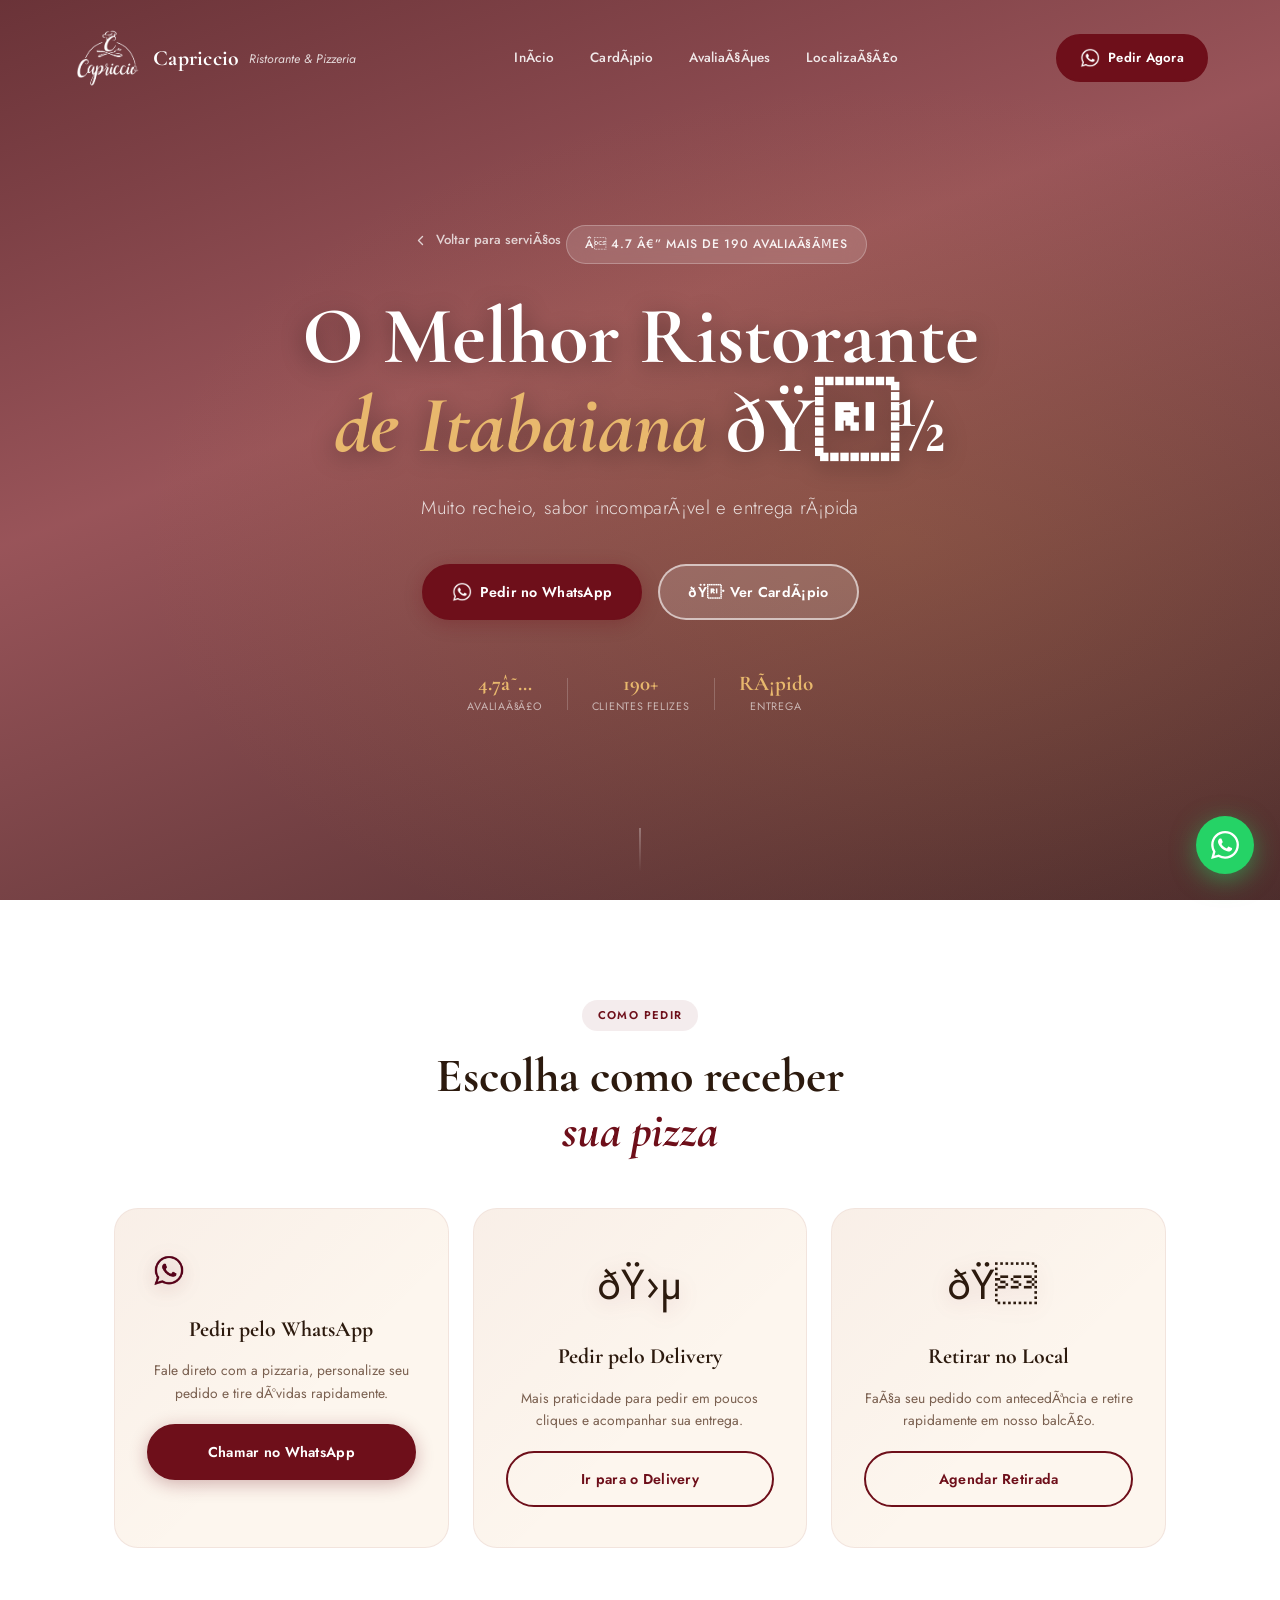
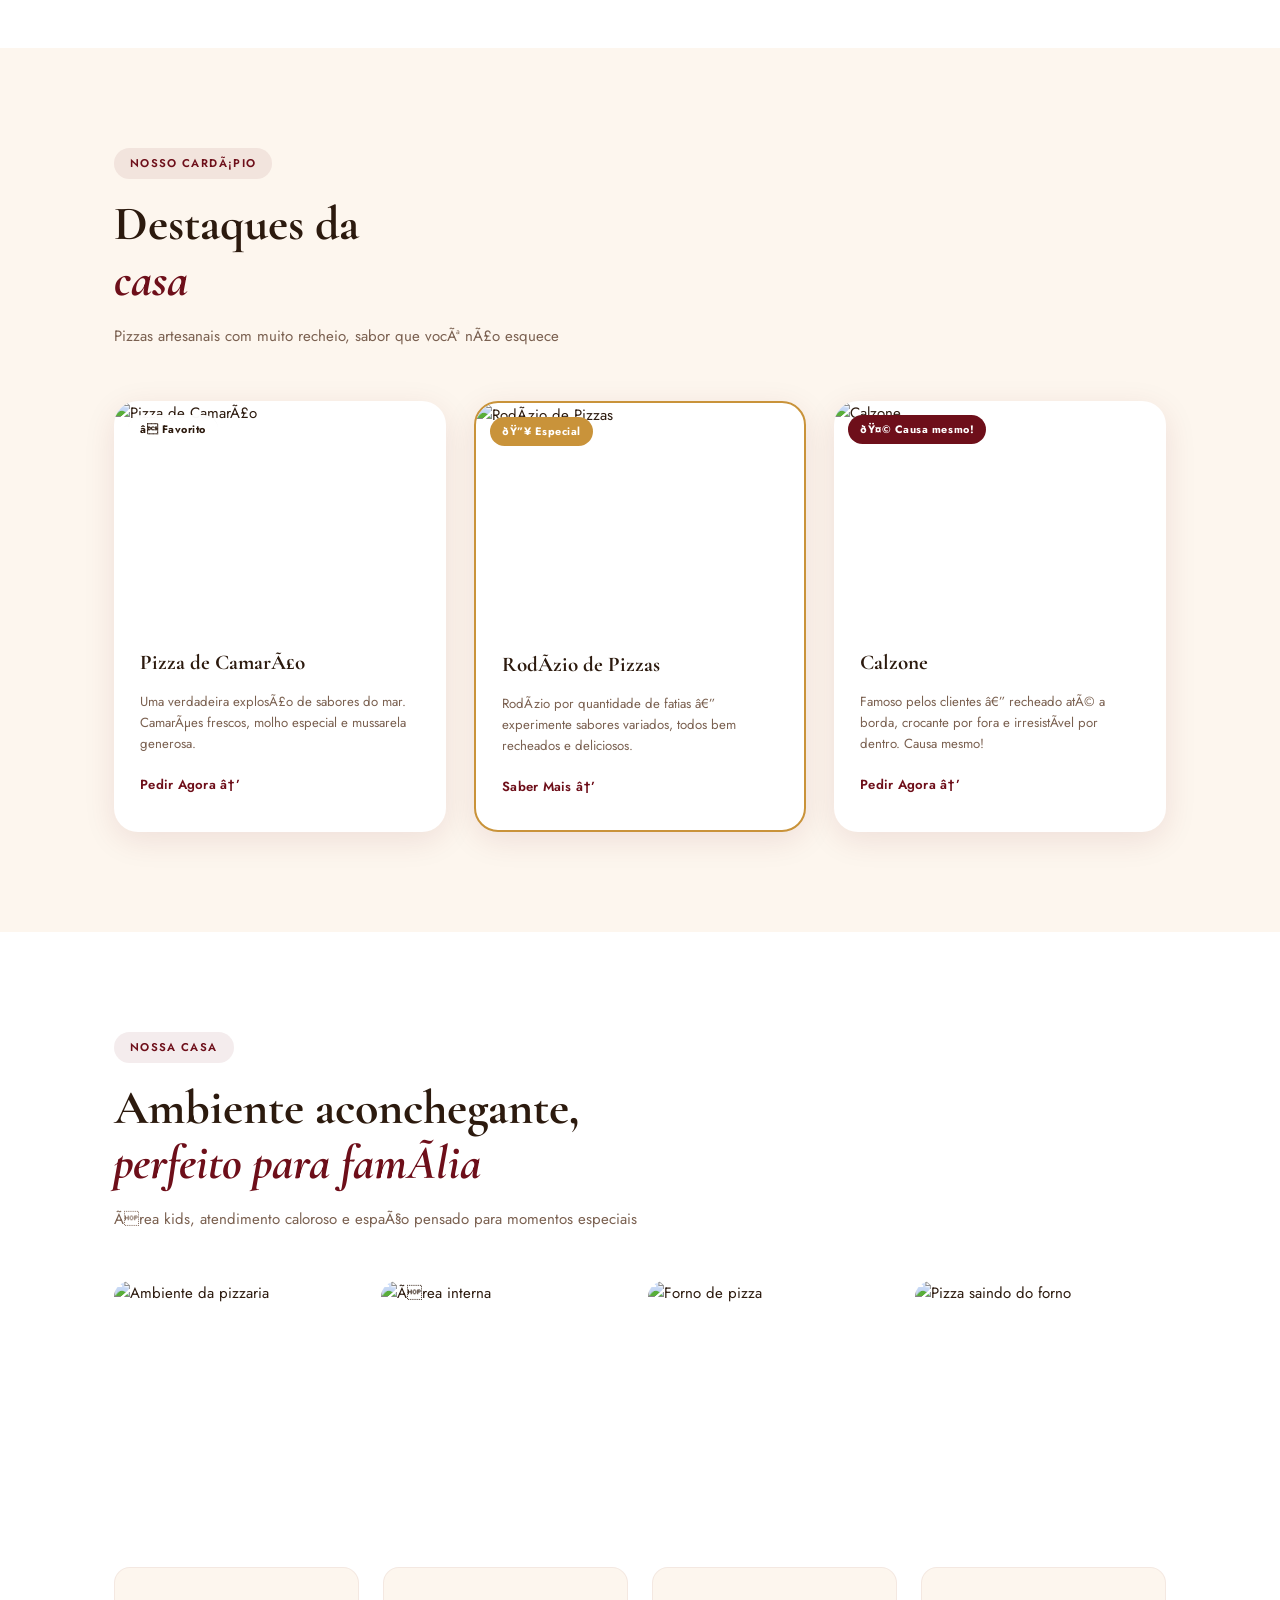
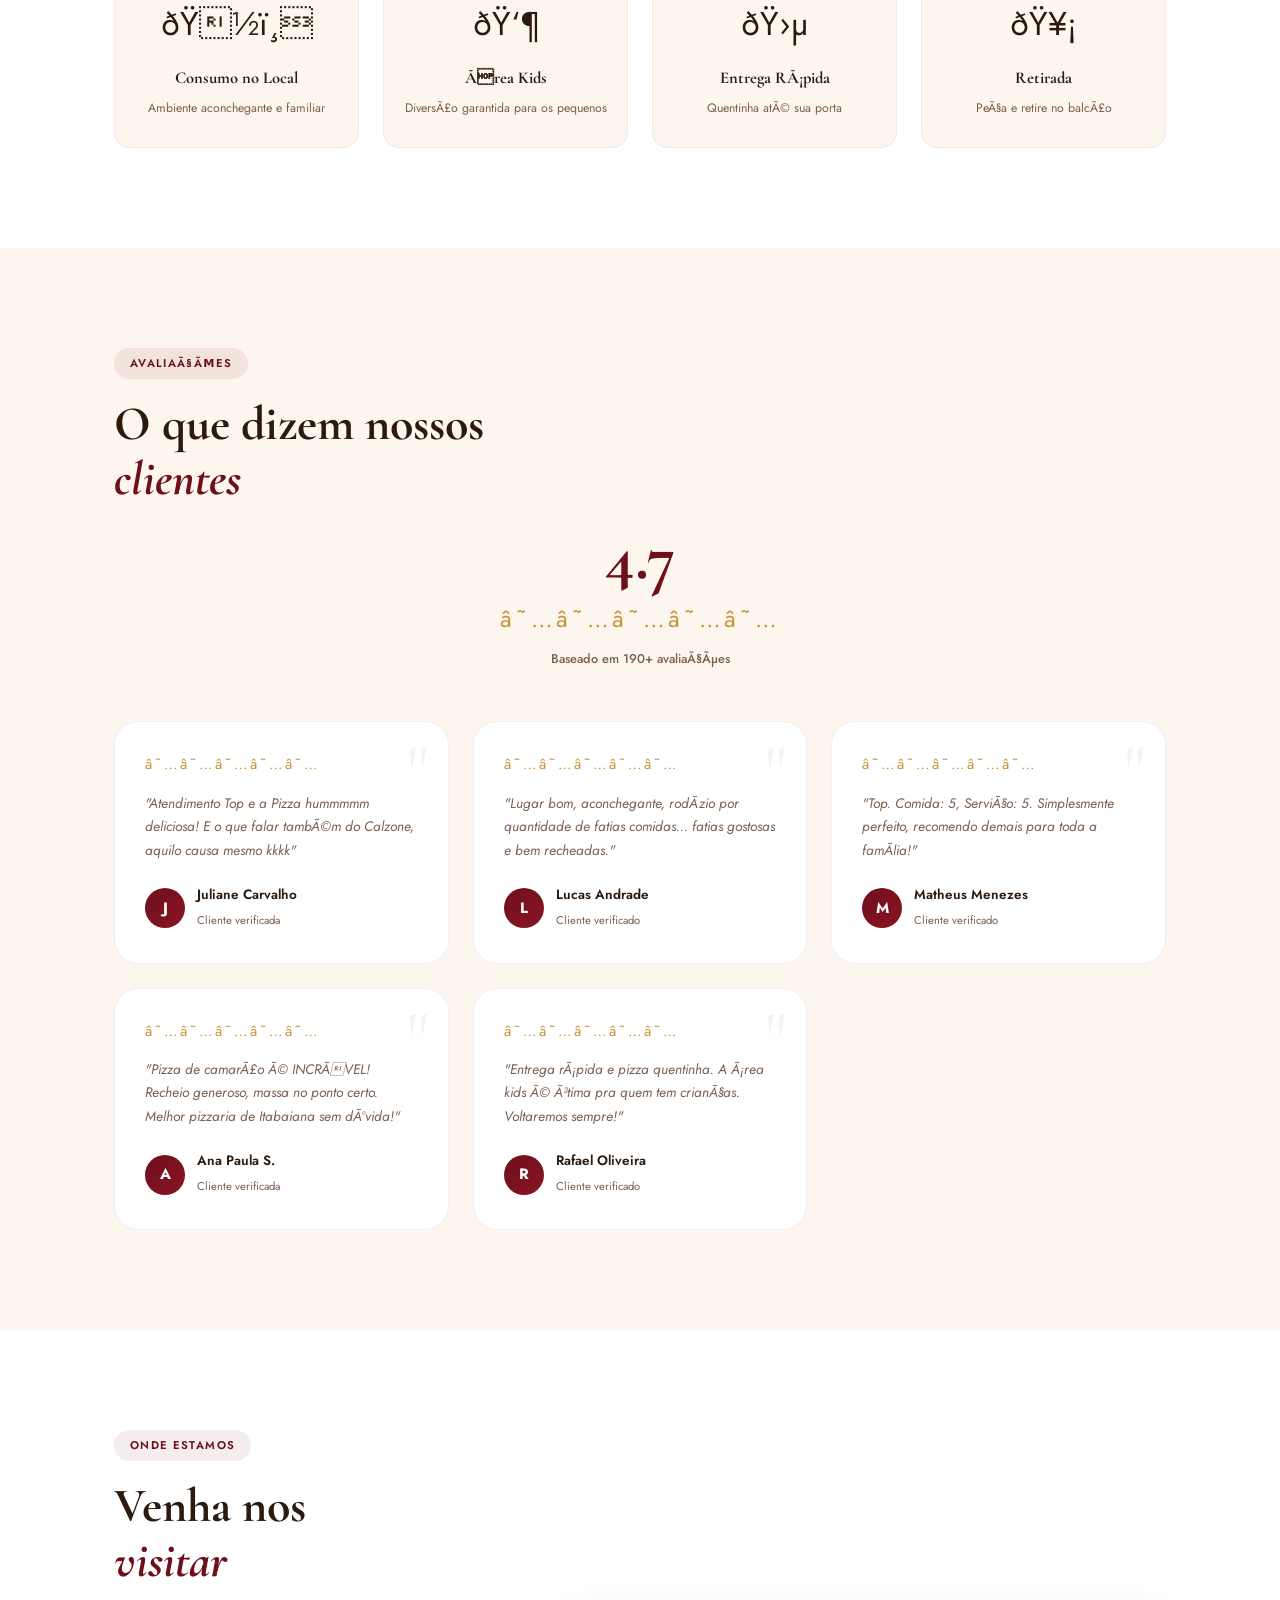
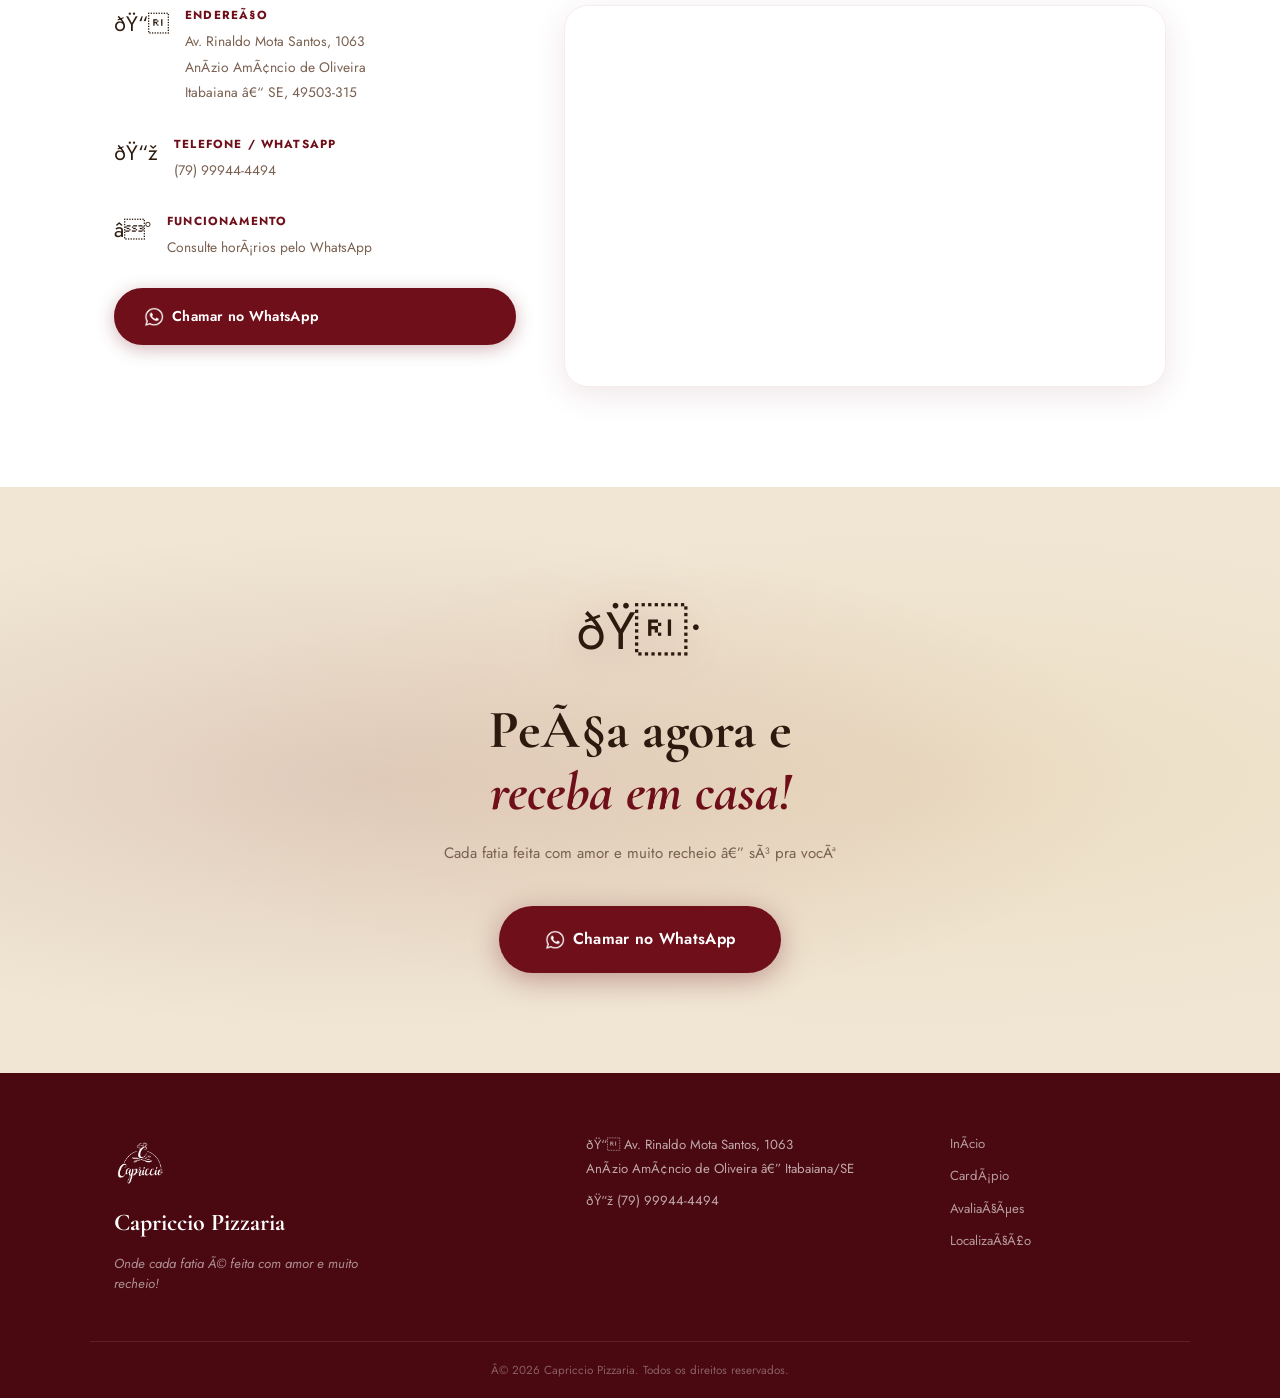
==== projetos/capriccio/index.html @ 36c4b7be "feat: publicação do portfólio de Isaac Santos Lima com projetos selecionados (Denarius, Zayê, Capric" ====
﻿<!DOCTYPE html>
<html lang="pt-BR">

<head>
  <meta charset="UTF-8" />
  <meta name="viewport" content="width=device-width, initial-scale=1.0" />
  <title>Capriccio Pizzaria â€“ A Melhor Pizza de Itabaiana</title>
  <meta name="description"
    content="Capriccio Pizzaria em Itabaiana-SE. Pizzas artesanais bem recheadas, rodÃ­zio, calzone e entrega rÃ¡pida. PeÃ§a jÃ¡ pelo WhatsApp!" />
  <link rel="preconnect" href="https://fonts.googleapis.com" />
  <link rel="preconnect" href="https://fonts.gstatic.com" crossorigin />
  <link
    href="https://fonts.googleapis.com/css2?family=Cormorant+Garamond:ital,wght@0,400;0,600;0,700;1,400;1,600&family=Jost:wght@300;400;500;600&display=swap"
    rel="stylesheet" />
  <link rel="stylesheet" href="styles.css" />
</head>

<body>

  <header class="header" id="header">
    <div class="header-inner">
      <a href="#inicio" class="logo">
        <!-- Logo para o header transparente (ex: branca) -->
        <img src="imgs/capricciobranca.png" alt="Capriccio" class="logo-img logo-img-branca" />
        <!-- Logo para o header com fundo branco (ex: colorida) -->
        <img src="imgs/capricciovinho.png" alt="Capriccio" class="logo-img logo-img-colorida" />

        <span class="logo-text">Capriccio</span>
        <span class="logo-sub">Ristorante & Pizzeria</span>
      </a>
      <nav class="nav" id="nav">
        <a href="#inicio" class="nav-link">InÃ­cio</a>
        <a href="#cardapio" class="nav-link">CardÃ¡pio</a>
        <a href="#avaliacoes" class="nav-link">AvaliaÃ§Ãµes</a>
        <a href="#localizacao" class="nav-link">LocalizaÃ§Ã£o</a>
      </nav>
      <a href="https://wa.me/5579999444494?text=Ol%C3%A1%2C+gostaria+de+fazer+um+pedido!" target="_blank" rel="noopener"
        class="btn btn-header">
        <img src="imgs/whatsapp.png" alt="WhatsApp" class="wpp-icon" /> Pedir Agora
      </a>
      <button class="hamburger" id="hamburger" aria-label="Menu">
        <span></span><span></span><span></span>
      </button>
    </div>
    <div class="mobile-menu" id="mobileMenu">
      <a href="#inicio" class="mobile-link">InÃ­cio</a>
      <a href="#cardapio" class="mobile-link">CardÃ¡pio</a>
      <a href="#avaliacoes" class="mobile-link">AvaliaÃ§Ãµes</a>
      <a href="#localizacao" class="mobile-link">LocalizaÃ§Ã£o</a>
      <a href="https://wa.me/5579999444494?text=Ol%C3%A1%2C+gostaria+de+fazer+um+pedido!" target="_blank" rel="noopener"
        class="btn btn-mobile-cta"><img src="imgs/whatsapp.png" alt="WhatsApp" class="wpp-icon" /> Pedir Agora</a>
    </div>
  </header>

  <section class="hero" id="inicio">
    <div class="hero-bg">
      <img src="https://images.unsplash.com/photo-1565299624946-b28f40a0ae38?w=1600&q=80" alt="Pizza artesanal"
        class="hero-img" />
      <div class="hero-overlay"></div>
      <div class="hero-glow"></div>
    </div>
    <div class="hero-content">
      <a href="../../index.html" class="back-link animate-fade-up">
        <svg width="15" height="15" viewBox="0 0 15 15" fill="none">
          <path d="M9.5 11.5L5.5 7.5l4-4" stroke="currentColor" stroke-width="1.4" stroke-linecap="round" stroke-linejoin="round"/>
        </svg>
        Voltar para serviÃ§os
      </a>
      <div class="hero-badge animate-fade-up">â­ 4.7 â€” Mais de 190 avaliaÃ§Ãµes</div>
      <h1 class="hero-title animate-fade-up delay-1">O Melhor Ristorante<br /><em>de Itabaiana</em> ðŸ½</h1>
      <p class="hero-subtitle animate-fade-up delay-2">Muito recheio, sabor incomparÃ¡vel e entrega rÃ¡pida</p>
      <div class="hero-actions animate-fade-up delay-3">
        <a href="https://wa.me/5579999444494?text=Ol%C3%A1%2C+gostaria+de+fazer+um+pedido!" target="_blank"
          rel="noopener" class="btn btn-primary">
          <img src="imgs/whatsapp.png" alt="WhatsApp" class="wpp-icon" /> Pedir no WhatsApp
        </a>
        <a href="#cardapio" class="btn btn-secondary">ðŸ• Ver CardÃ¡pio</a>
      </div>
      <div class="hero-stats animate-fade-up delay-4">
        <div class="stat"><strong>4.7â˜…</strong><span>AvaliaÃ§Ã£o</span></div>
        <div class="stat-divider"></div>
        <div class="stat"><strong>190+</strong><span>Clientes felizes</span></div>
        <div class="stat-divider"></div>
        <div class="stat"><strong>RÃ¡pido</strong><span>Entrega</span></div>
      </div>
    </div>
    <div class="hero-scroll-hint">
      <span></span>
    </div>
  </section>

  <section class="pedido-section">
    <div class="container">
      <div class="section-label">Como pedir</div>
      <h2 class="section-title">Escolha como receber<br /><em>sua pizza</em></h2>
      <div class="pedido-cards">
        <div class="pedido-card reveal">
          <div class="pedido-card-icon"><img src="imgs/whatsappvinho.png" alt="WhatsApp" class="wpp-icon-large" /></div>
          <h3>Pedir pelo WhatsApp</h3>
          <p>Fale direto com a pizzaria, personalize seu pedido e tire dÃºvidas rapidamente.</p>
          <a href="https://wa.me/5579999444494?text=Ol%C3%A1%2C+gostaria+de+fazer+um+pedido!" target="_blank"
            rel="noopener" class="btn btn-primary btn-full">
            Chamar no WhatsApp
          </a>
        </div>
        <div class="pedido-card reveal delay-card">
          <div class="pedido-card-icon">ðŸ›µ</div>
          <h3>Pedir pelo Delivery</h3>
          <p>Mais praticidade para pedir em poucos cliques e acompanhar sua entrega.</p>
          <a href="https://qro.go.link/4jWcY" target="_blank" rel="noopener" class="btn btn-outline btn-full">
            Ir para o Delivery
          </a>
        </div>
        <div class="pedido-card reveal delay-card-2">
          <div class="pedido-card-icon">ðŸ </div>
          <h3>Retirar no Local</h3>
          <p>FaÃ§a seu pedido com antecedÃªncia e retire rapidamente em nosso balcÃ£o.</p>
          <a href="https://wa.me/5579999444494?text=Ol%C3%A1%2C+gostaria+de+retirar+um+pedido!" target="_blank"
            rel="noopener" class="btn btn-outline btn-full">
            Agendar Retirada
          </a>
        </div>
      </div>
    </div>
  </section>

  <section class="cardapio-section" id="cardapio">
    <div class="container">
      <div class="section-label">Nosso CardÃ¡pio</div>
      <h2 class="section-title">Destaques da<br /><em>casa</em></h2>
      <p class="section-desc">Pizzas artesanais com muito recheio, sabor que vocÃª nÃ£o esquece</p>
      <div class="cardapio-grid">

        <div class="cardapio-card reveal">
          <div class="cardapio-img-wrap">
            <img src="https://images.unsplash.com/photo-1628840042765-356cda07504e?w=600&q=80" alt="Pizza de CamarÃ£o"
              loading="lazy" />
            <div class="cardapio-badge">â­ Favorito</div>
          </div>
          <div class="cardapio-info">
            <h3>Pizza de CamarÃ£o</h3>
            <p>Uma verdadeira explosÃ£o de sabores do mar. CamarÃµes frescos, molho especial e mussarela generosa.</p>
            <a href="https://wa.me/5579999444494?text=Ol%C3%A1%2C+quero+pedir+uma+Pizza+de+Camar%C3%A3o!"
              target="_blank" rel="noopener" class="cardapio-btn">Pedir Agora â†’</a>
          </div>
        </div>

        <div class="cardapio-card cardapio-card--featured reveal delay-card">
          <div class="cardapio-img-wrap">
            <img src="https://images.unsplash.com/photo-1513104890138-7c749659a591?w=600&q=80" alt="RodÃ­zio de Pizzas"
              loading="lazy" />
            <div class="cardapio-badge cardapio-badge--gold">ðŸ”¥ Especial</div>
          </div>
          <div class="cardapio-info">
            <h3>RodÃ­zio de Pizzas</h3>
            <p>RodÃ­zio por quantidade de fatias â€” experimente sabores variados, todos bem recheados e deliciosos.</p>
            <a href="https://wa.me/5579999444494?text=Ol%C3%A1%2C+quero+saber+sobre+o+Rod%C3%ADzio!" target="_blank"
              rel="noopener" class="cardapio-btn">Saber Mais â†’</a>
          </div>
        </div>

        <div class="cardapio-card reveal delay-card-2">
          <div class="cardapio-img-wrap">
            <img src="https://images.unsplash.com/photo-1574071318508-1cdbab80d002?w=600&q=80" alt="Calzone"
              loading="lazy" />
            <div class="cardapio-badge cardapio-badge--red">ðŸ¤© Causa mesmo!</div>
          </div>
          <div class="cardapio-info">
            <h3>Calzone</h3>
            <p>Famoso pelos clientes â€” recheado atÃ© a borda, crocante por fora e irresistÃ­vel por dentro. Causa mesmo!
            </p>
            <a href="https://wa.me/5579999444494?text=Ol%C3%A1%2C+quero+pedir+um+Calzone!" target="_blank"
              rel="noopener" class="cardapio-btn">Pedir Agora â†’</a>
          </div>
        </div>

      </div>
    </div>
  </section>

  <section class="ambiente-section">
    <div class="container">
      <div class="section-label">Nossa Casa</div>
      <h2 class="section-title">Ambiente aconchegante,<br /><em>perfeito para famÃ­lia</em></h2>
      <p class="section-desc">Ãrea kids, atendimento caloroso e espaÃ§o pensado para momentos especiais</p>
      <div class="ambiente-grid">
        <div class="ambiente-item reveal">
          <img src="https://images.unsplash.com/photo-1414235077428-338989a2e8c0?w=700&q=80" alt="Ambiente da pizzaria"
            loading="lazy" />
          <div class="ambiente-overlay"><span>SalÃ£o Principal</span></div>
        </div>
        <div class="ambiente-item reveal delay-card">
          <img src="https://images.unsplash.com/photo-1555396273-367ea4eb4db5?w=700&q=80" alt="Ãrea interna"
            loading="lazy" />
          <div class="ambiente-overlay"><span>Ambiente Familiar</span></div>
        </div>
        <div class="ambiente-item reveal delay-card-2">
          <img src="https://images.unsplash.com/photo-1466978913421-dad2ebd01d17?w=700&q=80" alt="Forno de pizza"
            loading="lazy" />
          <div class="ambiente-overlay"><span>Nosso Forno</span></div>
        </div>
        <div class="ambiente-item reveal">
          <img src="https://images.unsplash.com/photo-1571997478779-2adcbbe9ab2f?w=700&q=80" alt="Pizza saindo do forno"
            loading="lazy" />
          <div class="ambiente-overlay"><span>Feito com Amor</span></div>
        </div>
      </div>
      <div class="servicos-row">
        <div class="servico-item reveal">
          <div class="servico-icon">ðŸ½ï¸</div>
          <h4>Consumo no Local</h4>
          <p>Ambiente aconchegante e familiar</p>
        </div>
        <div class="servico-item reveal delay-card">
          <div class="servico-icon">ðŸ‘¶</div>
          <h4>Ãrea Kids</h4>
          <p>DiversÃ£o garantida para os pequenos</p>
        </div>
        <div class="servico-item reveal delay-card-2">
          <div class="servico-icon">ðŸ›µ</div>
          <h4>Entrega RÃ¡pida</h4>
          <p>Quentinha atÃ© sua porta</p>
        </div>
        <div class="servico-item reveal">
          <div class="servico-icon">ðŸ¥¡</div>
          <h4>Retirada</h4>
          <p>PeÃ§a e retire no balcÃ£o</p>
        </div>
      </div>
    </div>
  </section>

  <section class="avaliacoes-section" id="avaliacoes">
    <div class="container">
      <div class="section-label">AvaliaÃ§Ãµes</div>
      <h2 class="section-title">O que dizem nossos<br /><em>clientes</em></h2>
      <div class="rating-summary reveal">
        <div class="rating-number">4.7</div>
        <div class="rating-stars">â˜…â˜…â˜…â˜…â˜…</div>
        <div class="rating-count">Baseado em 190+ avaliaÃ§Ãµes</div>
      </div>
      <div class="avaliacoes-grid">

        <div class="avaliacao-card reveal">
          <div class="avaliacao-stars">â˜…â˜…â˜…â˜…â˜…</div>
          <p>"Atendimento Top e a Pizza hummmmm deliciosa! E o que falar tambÃ©m do Calzone, aquilo causa mesmo kkkk"</p>
          <div class="avaliacao-autor">
            <div class="autor-avatar">J</div>
            <div>
              <strong>Juliane Carvalho</strong>
              <span>Cliente verificada</span>
            </div>
          </div>
        </div>

        <div class="avaliacao-card reveal delay-card">
          <div class="avaliacao-stars">â˜…â˜…â˜…â˜…â˜…</div>
          <p>"Lugar bom, aconchegante, rodÃ­zio por quantidade de fatias comidas... fatias gostosas e bem recheadas."</p>
          <div class="avaliacao-autor">
            <div class="autor-avatar">L</div>
            <div>
              <strong>Lucas Andrade</strong>
              <span>Cliente verificado</span>
            </div>
          </div>
        </div>

        <div class="avaliacao-card reveal delay-card-2">
          <div class="avaliacao-stars">â˜…â˜…â˜…â˜…â˜…</div>
          <p>"Top. Comida: 5, ServiÃ§o: 5. Simplesmente perfeito, recomendo demais para toda a famÃ­lia!"</p>
          <div class="avaliacao-autor">
            <div class="autor-avatar">M</div>
            <div>
              <strong>Matheus Menezes</strong>
              <span>Cliente verificado</span>
            </div>
          </div>
        </div>

        <div class="avaliacao-card reveal">
          <div class="avaliacao-stars">â˜…â˜…â˜…â˜…â˜…</div>
          <p>"Pizza de camarÃ£o Ã© INCRÃVEL! Recheio generoso, massa no ponto certo. Melhor pizzaria de Itabaiana sem
            dÃºvida!"</p>
          <div class="avaliacao-autor">
            <div class="autor-avatar">A</div>
            <div>
              <strong>Ana Paula S.</strong>
              <span>Cliente verificada</span>
            </div>
          </div>
        </div>

        <div class="avaliacao-card reveal delay-card">
          <div class="avaliacao-stars">â˜…â˜…â˜…â˜…â˜…</div>
          <p>"Entrega rÃ¡pida e pizza quentinha. A Ã¡rea kids Ã© Ã³tima pra quem tem crianÃ§as. Voltaremos sempre!"</p>
          <div class="avaliacao-autor">
            <div class="autor-avatar">R</div>
            <div>
              <strong>Rafael Oliveira</strong>
              <span>Cliente verificado</span>
            </div>
          </div>
        </div>

      </div>
    </div>
  </section>

  <section class="localizacao-section" id="localizacao">
    <div class="container">
      <div class="section-label">Onde estamos</div>
      <h2 class="section-title">Venha nos<br /><em>visitar</em></h2>
      <div class="localizacao-inner">
        <div class="localizacao-info reveal">
          <div class="info-item">
            <div class="info-icon">ðŸ“</div>
            <div>
              <strong>EndereÃ§o</strong>
              <span>Av. Rinaldo Mota Santos, 1063<br />AnÃ­zio AmÃ¢ncio de Oliveira<br />Itabaiana â€“ SE, 49503-315</span>
            </div>
          </div>
          <div class="info-item">
            <div class="info-icon">ðŸ“ž</div>
            <div>
              <strong>Telefone / WhatsApp</strong>
              <span>(79) 99944-4494</span>
            </div>
          </div>
          <div class="info-item">
            <div class="info-icon">â°</div>
            <div>
              <strong>Funcionamento</strong>
              <span>Consulte horÃ¡rios pelo WhatsApp</span>
            </div>
          </div>
          <a href="https://wa.me/5579999444494?text=Ol%C3%A1%2C+gostaria+de+fazer+um+pedido!" target="_blank"
            rel="noopener" class="btn btn-primary">
            <img src="imgs/whatsapp.png" alt="WhatsApp" class="wpp-icon" /> Chamar no WhatsApp
          </a>
        </div>
        <div class="mapa-wrap reveal delay-card">
          <iframe
            src="https://www.google.com/maps/embed?pb=!1m18!1m12!1m3!1d3919!2d-37.4241!3d-10.6855!2m3!1f0!2f0!3f0!3m2!1i1024!2i768!4f13.1!3m3!1m2!1s0x0%3A0x0!2zMTDCsDQxJzA3LjgiUyAzN8KwMjUnMjYuOCJX!5e0!3m2!1spt-BR!2sbr!4v1680000000000!5m2!1spt-BR!2sbr"
            width="100%" height="380" style="border:0;" allowfullscreen="" loading="lazy"
            referrerpolicy="no-referrer-when-downgrade" title="LocalizaÃ§Ã£o da Capriccio Pizzaria"></iframe>
        </div>
      </div>
    </div>
  </section>

  <section class="cta-section">
    <div class="cta-bg"></div>
    <div class="container cta-inner">
      <div class="cta-icon reveal">ðŸ•</div>
      <h2 class="cta-title reveal delay-1">PeÃ§a agora e<br /><em>receba em casa!</em></h2>
      <p class="cta-subtitle reveal delay-2">Cada fatia feita com amor e muito recheio â€” sÃ³ pra vocÃª</p>
      <a href="https://wa.me/5579999444494?text=Ol%C3%A1%2C+gostaria+de+fazer+um+pedido!" target="_blank" rel="noopener"
        class="btn btn-cta reveal delay-3">
        <img src="imgs/whatsapp.png" alt="WhatsApp" class="wpp-icon" /> Chamar no WhatsApp
      </a>
    </div>
  </section>

  <footer class="footer">
    <div class="container footer-inner">
      <div class="footer-brand">
        <img src="imgs/capricciobranca.png" alt="Capriccio Pizzaria" class="footer-logo-icon" />
        <span class="footer-name">Capriccio Pizzaria</span>
        <p>Onde cada fatia Ã© feita com amor e muito recheio!</p>
      </div>
      <div class="footer-info">
        <p>ðŸ“ Av. Rinaldo Mota Santos, 1063<br />AnÃ­zio AmÃ¢ncio de Oliveira â€” Itabaiana/SE</p>
        <p>ðŸ“ž (79) 99944-4494</p>
      </div>
      <div class="footer-links">
        <a href="#inicio">InÃ­cio</a>
        <a href="#cardapio">CardÃ¡pio</a>
        <a href="#avaliacoes">AvaliaÃ§Ãµes</a>
        <a href="#localizacao">LocalizaÃ§Ã£o</a>
      </div>
    </div>
    <div class="footer-bottom">
      <p>Â© 2026 Capriccio Pizzaria. Todos os direitos reservados.</p>
    </div>
  </footer>

  <a href="https://wa.me/5579999444494?text=Ol%C3%A1%2C+gostaria+de+fazer+um+pedido!" target="_blank" rel="noopener"
    class="whatsapp-fab" aria-label="WhatsApp">
    <svg viewBox="0 0 24 24" fill="currentColor" width="28" height="28">
      <path
        d="M17.472 14.382c-.297-.149-1.758-.867-2.03-.967-.273-.099-.471-.148-.67.15-.197.297-.767.966-.94 1.164-.173.199-.347.223-.644.075-.297-.15-1.255-.463-2.39-1.475-.883-.788-1.48-1.761-1.653-2.059-.173-.297-.018-.458.13-.606.134-.133.298-.347.446-.52.149-.174.198-.298.298-.497.099-.198.05-.371-.025-.52-.075-.149-.669-1.612-.916-2.207-.242-.579-.487-.5-.669-.51-.173-.008-.371-.01-.57-.01-.198 0-.52.074-.792.372-.272.297-1.04 1.016-1.04 2.479 0 1.462 1.065 2.875 1.213 3.074.149.198 2.096 3.2 5.077 4.487.709.306 1.262.489 1.694.625.712.227 1.36.195 1.871.118.571-.085 1.758-.719 2.006-1.413.248-.694.248-1.289.173-1.413-.074-.124-.272-.198-.57-.347m-5.421 7.403h-.004a9.87 9.87 0 01-5.031-1.378l-.361-.214-3.741.982.998-3.648-.235-.374a9.86 9.86 0 01-1.51-5.26c.001-5.45 4.436-9.884 9.888-9.884 2.64 0 5.122 1.03 6.988 2.898a9.825 9.825 0 012.893 6.994c-.003 5.45-4.437 9.884-9.885 9.884m8.413-18.297A11.815 11.815 0 0012.05 0C5.495 0 .16 5.335.157 11.892c0 2.096.547 4.142 1.588 5.945L.057 24l6.305-1.654a11.882 11.882 0 005.683 1.448h.005c6.554 0 11.89-5.335 11.893-11.893a11.821 11.821 0 00-3.48-8.413Z" />
    </svg>
  </a>

  <script src="scripts.js" defer></script>
  <script>
    const header = document.getElementById('header');
    window.addEventListener('scroll', () => {
      header.classList.toggle('scrolled', window.scrollY > 60);
    });

    const hamburger = document.getElementById('hamburger');
    const mobileMenu = document.getElementById('mobileMenu');
    hamburger.addEventListener('click', () => {
      hamburger.classList.toggle('open');
      mobileMenu.classList.toggle('open');
    });
    document.querySelectorAll('.mobile-link, .btn-mobile-cta').forEach(link => {
      link.addEventListener('click', () => {
        hamburger.classList.remove('open');
        mobileMenu.classList.remove('open');
      });
    });

    const revealEls = document.querySelectorAll('.reveal');
    const observer = new IntersectionObserver((entries) => {
      entries.forEach(entry => {
        if (entry.isIntersecting) {
          entry.target.classList.add('visible');
        }
      });
    }, { threshold: 0.12 });
    revealEls.forEach(el => observer.observe(el));
  </script>
</body>

</html>
---- projetos/capriccio/styles.css ----
/* ===========================
   CAPRICCIO PIZZARIA — CSS
   =========================== */

:root {
  --vinho: #6e0f1a;
  --vinho-deep: #4a0810;
  --vinho-light: #8b1525;
  --ouro: #c9933a;
  --ouro-light: #e8b86d;
  --creme: #fdf6ee;
  --creme-dark: #f0e6d3;
  --marrom: #5c3d2e;
  --branco: #ffffff;
  --cinza-leve: #f9f4ef;
  --texto: #2c1a0e;
  --texto-suave: #7a6050;
  --sombra: 0 8px 32px rgba(110, 15, 26, 0.10);
  --sombra-hover: 0 16px 48px rgba(110, 15, 26, 0.20);
  --radius: 16px;
  --radius-sm: 10px;
  --radius-lg: 24px;
  --transition: 0.45s cubic-bezier(0.25, 0.46, 0.45, 0.94);
  --font-display: 'Cormorant Garamond', Georgia, serif;
  --font-body: 'Jost', system-ui, sans-serif;
}

*,
*::before,
*::after {
  box-sizing: border-box;
  margin: 0;
  padding: 0;
}

html {
  scroll-behavior: smooth;
  font-size: 16px;
}

body {
  font-family: var(--font-body);
  background: var(--creme);
  color: var(--texto);
  line-height: 1.7;
  overflow-x: hidden;
}

img {
  display: block;
  max-width: 100%;
}

a {
  text-decoration: none;
  color: inherit;
}

.container {
  max-width: 1160px;
  margin: 0 auto;
  padding: 0 24px;
}

/* ===========================
   ÍCONES DO WHATSAPP
   =========================== */

.wpp-icon {
  width: 20px;
  height: 20px;
  object-fit: contain;
  vertical-align: middle;
}

.wpp-icon-large {
  width: 44px;
  height: 44px;
  object-fit: contain;
  filter: drop-shadow(0 4px 10px rgba(110, 15, 26, 0.15));
}

/* ===========================
   BOTÕES
   =========================== */

.btn {
  display: inline-flex;
  align-items: center;
  gap: 8px;
  padding: 14px 28px;
  border-radius: 50px;
  font-family: var(--font-body);
  font-size: 0.95rem;
  font-weight: 600;
  letter-spacing: 0.02em;
  cursor: pointer;
  transition: var(--transition);
  border: 2px solid transparent;
  white-space: nowrap;
}

.btn-primary {
  background: var(--vinho);
  color: var(--branco);
  border-color: var(--vinho);
  box-shadow: 0 4px 18px rgba(110, 15, 26, 0.3);
}

.btn-primary:hover {
  background: var(--vinho-deep);
  border-color: var(--vinho-deep);
  transform: translateY(-2px) scale(1.03);
  box-shadow: 0 8px 28px rgba(110, 15, 26, 0.45);
}

.btn-secondary {
  background: rgba(255, 255, 255, 0.15);
  color: var(--branco);
  border-color: rgba(255, 255, 255, 0.6);
  backdrop-filter: blur(8px);
}

.btn-secondary:hover {
  background: rgba(255, 255, 255, 0.28);
  transform: translateY(-2px) scale(1.03);
}

.btn-outline {
  background: transparent;
  color: var(--vinho);
  border-color: var(--vinho);
}

.btn-outline:hover {
  background: var(--vinho);
  color: var(--branco);
  transform: translateY(-2px) scale(1.03);
}

.btn-full {
  width: 100%;
  justify-content: center;
  margin-top: 20px;
}

.btn-header {
  background: var(--vinho);
  color: var(--branco);
  border-color: var(--vinho);
  padding: 11px 22px;
  font-size: 0.88rem;
}

.btn-header:hover {
  background: var(--vinho-deep);
  transform: translateY(-1px) scale(1.02);
  box-shadow: 0 6px 20px rgba(110, 15, 26, 0.35);
}

/* ── VOLTAR ──────────────────────────────────────────────── */
.back-link {
  display: inline-flex;
  align-items: center;
  gap: 8px;
  font-size: .88rem;
  color: rgba(255, 255, 255, 0.75);
  font-weight: 500;
  margin-bottom: 24px;
  transition: var(--transition);
}
.back-link svg {
  transition: transform 0.3s;
}
.back-link:hover {
  color: var(--ouro-light);
}
.back-link:hover svg {
  transform: translateX(-4px);
}

/* ===========================
   HEADER
   =========================== */

.header {
  position: fixed;
  top: 0;
  left: 0;
  right: 0;
  z-index: 1000;
  transition: background 0.5s ease, backdrop-filter 0.5s ease, box-shadow 0.5s ease;
}

.header-inner {
  display: flex;
  align-items: center;
  justify-content: space-between;
  gap: 24px;
  padding: 18px 32px;
  max-width: 1200px;
  margin: 0 auto;
}

.header.scrolled {
  background: rgba(253, 246, 238, 0.88);
  backdrop-filter: blur(20px);
  -webkit-backdrop-filter: blur(20px);
  box-shadow: 0 2px 24px rgba(110, 15, 26, 0.10);
}

.logo {
  display: flex;
  align-items: center;
  gap: 10px;
  font-family: var(--font-display);
  color: var(--branco);
  transition: color 1s;
}

.header.scrolled .logo {
  color: var(--vinho);
  transition: color 1s;
}

.logo-img {
  height: 80px;
  width: auto;
  object-fit: contain;
}

.logo-img-branca {
  display: block;
}

.logo-img-colorida {
  display: none;
}

.header.scrolled .logo-img-branca {
  display: none;
}

.header.scrolled .logo-img-colorida {
  display: block;
}

.logo-icon {
  font-size: 1.6rem;
  filter: drop-shadow(0 2px 6px rgba(0, 0, 0, 0.3));
}

.logo-text {
  font-size: 1.45rem;
  font-weight: 700;
  letter-spacing: 0.01em;
}

.logo-sub {
  font-size: 0.82rem;
  font-weight: 400;
  font-style: italic;
  opacity: 0.8;
  margin-top: 2px;
  font-family: var(--font-body);
}

.nav {
  display: flex;
  align-items: center;
  gap: 8px;
}

.nav-link {
  color: rgba(255, 255, 255, 0.88);
  font-size: 0.9rem;
  font-weight: 500;
  padding: 8px 14px;
  border-radius: 50px;
  transition: var(--transition);
  letter-spacing: 0.01em;
}

.header.scrolled .nav-link {
  color: var(--texto-suave);
}

.nav-link:hover {
  background: rgba(255, 255, 255, 0.15);
  color: var(--branco);
}

.header.scrolled .nav-link:hover {
  background: rgba(110, 15, 26, 0.08);
  color: var(--vinho);
}

.hamburger {
  display: none;
  flex-direction: column;
  justify-content: center;
  gap: 5px;
  width: 40px;
  height: 40px;
  background: none;
  border: none;
  cursor: pointer;
  padding: 6px;
}

.hamburger span {
  display: block;
  height: 2px;
  background: var(--branco);
  border-radius: 2px;
  transition: var(--transition);
  transform-origin: center;
}

.header.scrolled .hamburger span {
  background: var(--vinho);
}

.hamburger.open span:nth-child(1) {
  transform: translateY(7px) rotate(45deg);
}

.hamburger.open span:nth-child(2) {
  opacity: 0;
  transform: scaleX(0);
}

.hamburger.open span:nth-child(3) {
  transform: translateY(-7px) rotate(-45deg);
}

.mobile-menu {
  display: none;
  flex-direction: column;
  padding: 12px 24px 20px;
  background: rgba(253, 246, 238, 0.97);
  backdrop-filter: blur(20px);
  border-top: 1px solid rgba(110, 15, 26, 0.08);
  gap: 4px;
}

.mobile-menu.open {
  display: flex;
}

.mobile-link {
  color: var(--texto);
  font-size: 1rem;
  font-weight: 500;
  padding: 12px 16px;
  border-radius: var(--radius-sm);
  transition: var(--transition);
}

.mobile-link:hover {
  background: rgba(110, 15, 26, 0.06);
  color: var(--vinho);
}

.btn-mobile-cta {
  display: flex;
  align-items: center;
  justify-content: center;
  gap: 8px;
  background: var(--vinho);
  color: var(--branco);
  font-weight: 600;
  font-size: 0.95rem;
  padding: 14px 20px;
  border-radius: 50px;
  margin-top: 8px;
  transition: var(--transition);
}

.btn-mobile-cta:hover {
  background: var(--vinho-deep);
}

/* ===========================
   HERO
   =========================== */

.hero {
  position: relative;
  min-height: 100svh;
  display: flex;
  align-items: center;
  justify-content: center;
  overflow: hidden;
}

.hero-bg {
  position: absolute;
  inset: 0;
  z-index: 0;
}

.hero-img {
  width: 100%;
  height: 100%;
  object-fit: cover;
  object-position: center;
  transform: scale(1.06);
  animation: heroZoom 18s ease-in-out infinite alternate;
}

@keyframes heroZoom {
  from {
    transform: scale(1.06);
  }

  to {
    transform: scale(1.12);
  }
}

.hero-overlay {
  position: absolute;
  inset: 0;
  background: linear-gradient(160deg,
      rgba(74, 8, 16, 0.82) 0%,
      rgba(110, 15, 26, 0.70) 40%,
      rgba(44, 8, 10, 0.85) 100%);
}

.hero-glow {
  position: absolute;
  inset: 0;
  background: radial-gradient(ellipse at 70% 60%, rgba(201, 147, 58, 0.18) 0%, transparent 60%);
  pointer-events: none;
}

.hero-content {
  position: relative;
  z-index: 2;
  text-align: center;
  padding: 120px 24px 80px;
  max-width: 820px;
}

.hero-badge {
  display: inline-flex;
  align-items: center;
  gap: 8px;
  background: rgba(255, 255, 255, 0.14);
  backdrop-filter: blur(10px);
  border: 1px solid rgba(255, 255, 255, 0.25);
  color: rgba(255, 255, 255, 0.92);
  font-size: 0.82rem;
  font-weight: 500;
  letter-spacing: 0.06em;
  text-transform: uppercase;
  padding: 8px 18px;
  border-radius: 50px;
  margin-bottom: 28px;
}

.hero-title {
  font-family: var(--font-display);
  font-size: clamp(2.8rem, 7vw, 5.4rem);
  font-weight: 700;
  color: var(--branco);
  line-height: 1.1;
  margin-bottom: 22px;
  text-shadow: 0 4px 24px rgba(0, 0, 0, 0.4);
}

.hero-title em {
  font-style: italic;
  color: var(--ouro-light);
}

.hero-subtitle {
  font-size: clamp(1rem, 2.5vw, 1.25rem);
  color: rgba(255, 255, 255, 0.80);
  font-weight: 300;
  letter-spacing: 0.02em;
  margin-bottom: 40px;
}

.hero-actions {
  display: flex;
  align-items: center;
  justify-content: center;
  gap: 16px;
  flex-wrap: wrap;
  margin-bottom: 52px;
}

.hero-stats {
  display: flex;
  align-items: center;
  justify-content: center;
  gap: 24px;
}

.stat {
  display: flex;
  flex-direction: column;
  align-items: center;
  gap: 2px;
}

.stat strong {
  font-family: var(--font-display);
  font-size: 1.4rem;
  font-weight: 700;
  color: var(--ouro-light);
  line-height: 1.1;
}

.stat span {
  font-size: 0.72rem;
  color: rgba(255, 255, 255, 0.60);
  text-transform: uppercase;
  letter-spacing: 0.07em;
}

.stat-divider {
  width: 1px;
  height: 32px;
  background: rgba(255, 255, 255, 0.2);
}

.hero-scroll-hint {
  position: absolute;
  bottom: 28px;
  left: 50%;
  transform: translateX(-50%);
  z-index: 2;
}

.hero-scroll-hint span {
  display: block;
  width: 1px;
  height: 44px;
  background: linear-gradient(to bottom, rgba(255, 255, 255, 0.6), transparent);
  margin: 0 auto;
  animation: scrollLine 2s ease-in-out infinite;
}

@keyframes scrollLine {
  0% {
    transform: scaleY(0) translateY(-20px);
    opacity: 0;
  }

  50% {
    opacity: 1;
  }

  100% {
    transform: scaleY(1) translateY(0);
    opacity: 0;
  }
}

/* ===========================
   ANIMATIONS
   =========================== */

.animate-fade-up {
  opacity: 0;
  transform: translateY(28px);
  animation: fadeUp 0.8s var(--transition) forwards;
}

.delay-1 {
  animation-delay: 0.18s;
}

.delay-2 {
  animation-delay: 0.34s;
}

.delay-3 {
  animation-delay: 0.50s;
}

.delay-4 {
  animation-delay: 0.68s;
}

@keyframes fadeUp {
  to {
    opacity: 1;
    transform: translateY(0);
  }
}

.reveal {
  opacity: 0;
  transform: translateY(36px);
  transition: opacity 0.7s ease, transform 0.7s ease;
}

.reveal.visible {
  opacity: 1;
  transform: translateY(0);
}

.delay-card {
  transition-delay: 0.14s;
}

.delay-card-2 {
  transition-delay: 0.28s;
}

/* ===========================
   SEÇÃO GENÉRICA
   =========================== */

.section-label {
  display: inline-block;
  font-size: 0.75rem;
  font-weight: 600;
  letter-spacing: 0.12em;
  text-transform: uppercase;
  color: var(--vinho);
  background: rgba(110, 15, 26, 0.08);
  padding: 6px 16px;
  border-radius: 50px;
  margin-bottom: 18px;
}

.section-title {
  font-family: var(--font-display);
  font-size: clamp(2rem, 5vw, 3.2rem);
  font-weight: 700;
  line-height: 1.15;
  color: var(--texto);
  margin-bottom: 16px;
}

.section-title em {
  font-style: italic;
  color: var(--vinho);
}

.section-desc {
  font-size: 1rem;
  color: var(--texto-suave);
  max-width: 560px;
  margin-bottom: 52px;
}

/* ===========================
   PEDIDO SECTION
   =========================== */

.pedido-section {
  padding: 100px 0;
  background: var(--branco);
  text-align: center;
}

.pedido-section .section-desc {
  margin-left: auto;
  margin-right: auto;
}

.pedido-cards {
  display: grid;
  grid-template-columns: repeat(3, 1fr);
  gap: 24px;
  margin-top: 48px;
}

.pedido-card {
  background: var(--creme);
  border: 1px solid rgba(110, 15, 26, 0.08);
  border-radius: var(--radius-lg);
  padding: 40px 32px;
  text-align: center;
  transition: var(--transition);
  position: relative;
  overflow: hidden;
}

.pedido-card::before {
  content: '';
  position: absolute;
  inset: 0;
  background: linear-gradient(135deg, rgba(110, 15, 26, 0.03) 0%, transparent 60%);
  pointer-events: none;
}

.pedido-card:hover {
  transform: translateY(-6px) scale(1.02);
  box-shadow: var(--sombra-hover);
  border-color: rgba(110, 15, 26, 0.18);
}

.pedido-card-icon {
  font-size: 2.8rem;
  margin-bottom: 18px;
  filter: drop-shadow(0 4px 10px rgba(110, 15, 26, 0.15));
}

.pedido-card h3 {
  font-family: var(--font-display);
  font-size: 1.45rem;
  font-weight: 700;
  color: var(--texto);
  margin-bottom: 12px;
}

.pedido-card p {
  font-size: 0.92rem;
  color: var(--texto-suave);
  line-height: 1.6;
}

/* ===========================
   CARDÁPIO
   =========================== */

.cardapio-section {
  padding: 100px 0;
  background: var(--creme);
}

.cardapio-grid {
  display: grid;
  grid-template-columns: repeat(3, 1fr);
  gap: 28px;
}

.cardapio-card {
  background: var(--branco);
  border-radius: var(--radius-lg);
  overflow: hidden;
  box-shadow: var(--sombra);
  transition: var(--transition);
}

.cardapio-card:hover {
  transform: translateY(-8px) scale(1.02);
  box-shadow: var(--sombra-hover);
}

.cardapio-card--featured {
  border: 2px solid var(--ouro);
}

.cardapio-img-wrap {
  position: relative;
  overflow: hidden;
  height: 220px;
}

.cardapio-img-wrap img {
  width: 100%;
  height: 100%;
  object-fit: cover;
  transition: transform 0.7s ease;
}

.cardapio-card:hover .cardapio-img-wrap img {
  transform: scale(1.08);
}

.cardapio-badge {
  position: absolute;
  top: 14px;
  left: 14px;
  background: rgba(255, 255, 255, 0.92);
  backdrop-filter: blur(8px);
  color: var(--texto);
  font-size: 0.72rem;
  font-weight: 700;
  letter-spacing: 0.05em;
  padding: 5px 12px;
  border-radius: 50px;
}

.cardapio-badge--gold {
  background: var(--ouro);
  color: var(--branco);
}

.cardapio-badge--red {
  background: var(--vinho);
  color: var(--branco);
}

.cardapio-info {
  padding: 24px 26px 28px;
}

.cardapio-info h3 {
  font-family: var(--font-display);
  font-size: 1.4rem;
  font-weight: 700;
  color: var(--texto);
  margin-bottom: 10px;
}

.cardapio-info p {
  font-size: 0.88rem;
  color: var(--texto-suave);
  line-height: 1.6;
  margin-bottom: 18px;
}

.cardapio-btn {
  display: inline-flex;
  align-items: center;
  gap: 6px;
  color: var(--vinho);
  font-size: 0.88rem;
  font-weight: 600;
  letter-spacing: 0.02em;
  transition: var(--transition);
  border-bottom: 1.5px solid transparent;
  padding-bottom: 2px;
}

.cardapio-btn:hover {
  border-bottom-color: var(--vinho);
  gap: 10px;
}

/* ===========================
   AMBIENTE
   =========================== */

.ambiente-section {
  padding: 100px 0;
  background: var(--branco);
}

.ambiente-section .section-desc {
  margin-bottom: 48px;
}

.ambiente-grid {
  display: grid;
  grid-template-columns: repeat(4, 1fr);
  gap: 16px;
  margin-bottom: 56px;
}

.ambiente-item {
  position: relative;
  overflow: hidden;
  border-radius: var(--radius);
  height: 230px;
}

.ambiente-item img {
  width: 100%;
  height: 100%;
  object-fit: cover;
  transition: transform 0.8s ease;
}

.ambiente-item:hover img {
  transform: scale(1.08);
}

.ambiente-overlay {
  position: absolute;
  inset: 0;
  background: linear-gradient(to top, rgba(74, 8, 16, 0.72) 0%, transparent 55%);
  display: flex;
  align-items: flex-end;
  padding: 16px 18px;
  opacity: 0;
  transition: opacity 0.45s ease;
}

.ambiente-item:hover .ambiente-overlay {
  opacity: 1;
}

.ambiente-overlay span {
  color: var(--branco);
  font-size: 0.85rem;
  font-weight: 600;
  letter-spacing: 0.04em;
  text-transform: uppercase;
}

.servicos-row {
  display: grid;
  grid-template-columns: repeat(4, 1fr);
  gap: 24px;
}

.servico-item {
  text-align: center;
  padding: 28px 20px;
  border-radius: var(--radius);
  background: var(--creme);
  border: 1px solid rgba(110, 15, 26, 0.06);
  transition: var(--transition);
}

.servico-item:hover {
  transform: translateY(-4px);
  box-shadow: var(--sombra);
}

.servico-icon {
  font-size: 2.2rem;
  margin-bottom: 12px;
}

.servico-item h4 {
  font-family: var(--font-display);
  font-size: 1.1rem;
  font-weight: 700;
  color: var(--texto);
  margin-bottom: 6px;
}

.servico-item p {
  font-size: 0.82rem;
  color: var(--texto-suave);
}

/* ===========================
   AVALIAÇÕES
   =========================== */

.avaliacoes-section {
  padding: 100px 0;
  background: var(--creme);
}

.rating-summary {
  display: flex;
  flex-direction: column;
  align-items: center;
  gap: 8px;
  margin-bottom: 52px;
}

.rating-number {
  font-family: var(--font-display);
  font-size: 4.5rem;
  font-weight: 700;
  color: var(--vinho);
  line-height: 1;
}

.rating-stars {
  color: var(--ouro);
  font-size: 1.6rem;
  letter-spacing: 3px;
}

.rating-count {
  font-size: 0.85rem;
  color: var(--texto-suave);
  font-weight: 500;
}

.avaliacoes-grid {
  display: grid;
  grid-template-columns: repeat(3, 1fr);
  gap: 24px;
}

.avaliacao-card {
  background: var(--branco);
  border: 1px solid rgba(110, 15, 26, 0.07);
  border-radius: var(--radius-lg);
  padding: 30px;
  transition: var(--transition);
  position: relative;
  overflow: hidden;
}

.avaliacao-card::before {
  content: '"';
  position: absolute;
  top: 12px;
  right: 20px;
  font-family: var(--font-display);
  font-size: 5rem;
  color: rgba(110, 15, 26, 0.06);
  line-height: 1;
}

.avaliacao-card:hover {
  transform: translateY(-5px);
  box-shadow: var(--sombra-hover);
  border-color: rgba(110, 15, 26, 0.14);
}

.avaliacao-stars {
  color: var(--ouro);
  font-size: 1rem;
  letter-spacing: 2px;
  margin-bottom: 14px;
}

.avaliacao-card p {
  font-size: 0.92rem;
  color: var(--texto-suave);
  line-height: 1.7;
  margin-bottom: 22px;
  font-style: italic;
}

.avaliacao-autor {
  display: flex;
  align-items: center;
  gap: 12px;
}

.autor-avatar {
  width: 40px;
  height: 40px;
  border-radius: 50%;
  background: linear-gradient(135deg, var(--vinho), var(--vinho-light));
  color: var(--branco);
  display: flex;
  align-items: center;
  justify-content: center;
  font-weight: 700;
  font-size: 1rem;
  flex-shrink: 0;
}

.avaliacao-autor strong {
  display: block;
  font-size: 0.9rem;
  color: var(--texto);
  font-weight: 600;
}

.avaliacao-autor span {
  font-size: 0.75rem;
  color: var(--texto-suave);
}

/* ===========================
   LOCALIZAÇÃO
   =========================== */

.localizacao-section {
  padding: 100px 0;
  background: var(--branco);
}

.localizacao-inner {
  display: grid;
  grid-template-columns: 1fr 1.5fr;
  gap: 48px;
  align-items: start;
  margin-top: 8px;
}

.localizacao-info {
  display: flex;
  flex-direction: column;
  gap: 28px;
}

.info-item {
  display: flex;
  gap: 16px;
  align-items: flex-start;
}

.info-icon {
  font-size: 1.4rem;
  min-width: 36px;
  margin-top: 2px;
}

.info-item strong {
  display: block;
  font-size: 0.78rem;
  text-transform: uppercase;
  letter-spacing: 0.1em;
  color: var(--vinho);
  font-weight: 700;
  margin-bottom: 4px;
}

.info-item span {
  font-size: 0.92rem;
  color: var(--texto-suave);
  line-height: 1.6;
}

.mapa-wrap {
  border-radius: var(--radius-lg);
  overflow: hidden;
  box-shadow: var(--sombra);
  border: 1px solid rgba(110, 15, 26, 0.08);
}

.mapa-wrap iframe {
  display: block;
}

/* ===========================
   CTA SECTION
   =========================== */

.cta-section {
  padding: 100px 0;
  position: relative;
  overflow: hidden;
  text-align: center;
  background: var(--creme-dark);
}

.cta-bg {
  position: absolute;
  inset: 0;
  background:
    radial-gradient(ellipse at 30% 50%, rgba(110, 15, 26, 0.12) 0%, transparent 60%),
    radial-gradient(ellipse at 70% 50%, rgba(201, 147, 58, 0.10) 0%, transparent 60%);
  pointer-events: none;
}

.cta-inner {
  position: relative;
  z-index: 1;
}

.cta-icon {
  font-size: 3.5rem;
  margin-bottom: 22px;
  filter: drop-shadow(0 6px 18px rgba(110, 15, 26, 0.2));
  animation: floatPizza 3.5s ease-in-out infinite;
}

@keyframes floatPizza {

  0%,
  100% {
    transform: translateY(0);
  }

  50% {
    transform: translateY(-10px);
  }
}

.cta-title {
  font-family: var(--font-display);
  font-size: clamp(2.2rem, 5vw, 3.6rem);
  font-weight: 700;
  color: var(--texto);
  line-height: 1.15;
  margin-bottom: 18px;
}

.cta-title em {
  font-style: italic;
  color: var(--vinho);
}

.cta-subtitle {
  font-size: 1rem;
  color: var(--texto-suave);
  margin-bottom: 40px;
  max-width: 480px;
  margin-left: auto;
  margin-right: auto;
}

.btn-cta {
  background: var(--vinho);
  color: var(--branco);
  font-size: 1.05rem;
  padding: 18px 44px;
  box-shadow: 0 6px 28px rgba(110, 15, 26, 0.35);
}

.btn-cta:hover {
  background: var(--vinho-deep);
  transform: translateY(-3px) scale(1.04);
  box-shadow: 0 12px 40px rgba(110, 15, 26, 0.50);
}

/* ===========================
   FOOTER
   =========================== */

.footer {
  background: var(--vinho-deep);
  color: rgba(255, 255, 255, 0.85);
  padding: 60px 0 0;
}

.footer-inner {
  display: grid;
  grid-template-columns: 2fr 1.5fr 1fr;
  gap: 40px;
  padding-bottom: 48px;
  border-bottom: 1px solid rgba(255, 255, 255, 0.10);
}

.footer-brand {
  display: flex;
  flex-direction: column;
  gap: 10px;
}

.footer-name {
  font-family: var(--font-display);
  font-size: 1.6rem;
  font-weight: 700;
  color: var(--branco);
}

.footer-logo-icon {
  height: 60px;
  width: auto;
  align-self: flex-start;
  object-fit: contain;
  object-position: left;
}

.footer-brand p {
  font-size: 0.88rem;
  color: rgba(255, 255, 255, 0.55);
  font-style: italic;
  max-width: 280px;
  line-height: 1.5;
}

.footer-info p {
  font-size: 0.88rem;
  color: rgba(255, 255, 255, 0.65);
  line-height: 1.8;
  margin-bottom: 8px;
}

.footer-links {
  display: flex;
  flex-direction: column;
  gap: 10px;
}

.footer-links a {
  font-size: 0.88rem;
  color: rgba(255, 255, 255, 0.6);
  transition: color 0.3s;
}

.footer-links a:hover {
  color: var(--ouro-light);
}

.footer-bottom {
  padding: 18px 0;
  text-align: center;
}

.footer-bottom p {
  font-size: 0.78rem;
  color: rgba(255, 255, 255, 0.35);
}

/* ===========================
   WHATSAPP FAB
   =========================== */

.whatsapp-fab {
  position: fixed;
  bottom: 26px;
  right: 26px;
  z-index: 999;
  width: 58px;
  height: 58px;
  border-radius: 50%;
  background: #25d366;
  color: var(--branco);
  display: flex;
  align-items: center;
  justify-content: center;
  box-shadow: 0 6px 24px rgba(37, 211, 102, 0.50);
  transition: var(--transition);
  animation: fabPulse 3s ease-in-out infinite;
}

.whatsapp-fab:hover {
  transform: scale(1.12) translateY(-2px);
  box-shadow: 0 10px 32px rgba(37, 211, 102, 0.65);
  animation: none;
}

@keyframes fabPulse {

  0%,
  100% {
    box-shadow: 0 6px 24px rgba(37, 211, 102, 0.50);
  }

  50% {
    box-shadow: 0 6px 36px rgba(37, 211, 102, 0.75), 0 0 0 10px rgba(37, 211, 102, 0.08);
  }
}

/* ===========================
   MOBILE GLOW EFFECT (scroll)
   =========================== */

@media (hover: none) {

  .cardapio-card.visible,
  .avaliacao-card.visible,
  .pedido-card.visible {
    animation: mobileGlow 2s ease forwards;
  }

  @keyframes mobileGlow {
    0% {
      box-shadow: none;
    }

    30% {
      box-shadow: 0 0 22px rgba(110, 15, 26, 0.18);
    }

    100% {
      box-shadow: none;
    }
  }
}

/* ===========================
   RESPONSIVIDADE
   =========================== */

@media (max-width: 1024px) {
  .pedido-cards {
    grid-template-columns: repeat(2, 1fr);
  }

  .cardapio-grid {
    grid-template-columns: repeat(2, 1fr);
  }

  .avaliacoes-grid {
    grid-template-columns: repeat(2, 1fr);
  }

  .ambiente-grid {
    grid-template-columns: repeat(2, 1fr);
  }

  .servicos-row {
    grid-template-columns: repeat(2, 1fr);
  }

  .footer-inner {
    grid-template-columns: 1fr 1fr;
  }
}

@media (max-width: 768px) {
  .nav {
    display: none;
  }

  .btn-header {
    display: none;
  }

  .hamburger {
    display: flex;
  }

  .header-inner {
    padding: 14px 20px;
  }

  .hero-content {
    padding: 100px 20px 70px;
  }

  .hero-actions {
    flex-direction: column;
    gap: 12px;
  }

  .hero-actions .btn {
    width: 100%;
    max-width: 280px;
    justify-content: center;
    padding: 15px 24px;
  }

  .pedido-cards {
    grid-template-columns: 1fr;
    gap: 18px;
  }

  .cardapio-grid {
    grid-template-columns: 1fr;
    gap: 20px;
  }

  .avaliacoes-grid {
    grid-template-columns: 1fr;
    gap: 18px;
  }

  .ambiente-grid {
    grid-template-columns: repeat(2, 1fr);
    gap: 12px;
  }

  .ambiente-item {
    height: 170px;
  }

  .servicos-row {
    grid-template-columns: repeat(2, 1fr);
    gap: 14px;
  }

  .localizacao-inner {
    grid-template-columns: 1fr;
    gap: 32px;
  }

  .footer-inner {
    grid-template-columns: 1fr;
    gap: 28px;
  }

  .section-title {
    font-size: clamp(1.7rem, 6vw, 2.4rem);
  }

  .pedido-section,
  .cardapio-section,
  .ambiente-section,
  .avaliacoes-section,
  .localizacao-section,
  .cta-section {
    padding: 72px 0;
  }

  .hero-stats {
    gap: 16px;
  }
}

@media (max-width: 420px) {
  .ambiente-grid {
    grid-template-columns: 1fr;
  }

  .servicos-row {
    grid-template-columns: 1fr 1fr;
  }

  .hero-title {
    font-size: 2.4rem;
  }

  .hero-badge {
    font-size: 0.72rem;
  }

  .btn-cta {
    padding: 16px 32px;
    font-size: 1rem;
  }
}

/* ===========================
   DESKTOP — ZOOM -20%
   =========================== */

@media (min-width: 1280px) {
  html {
    font-size: 15px;
  }

  .container {
    max-width: 1100px;
  }
}

@media (min-width: 1600px) {
  html {
    font-size: 15.5px;
  }
}
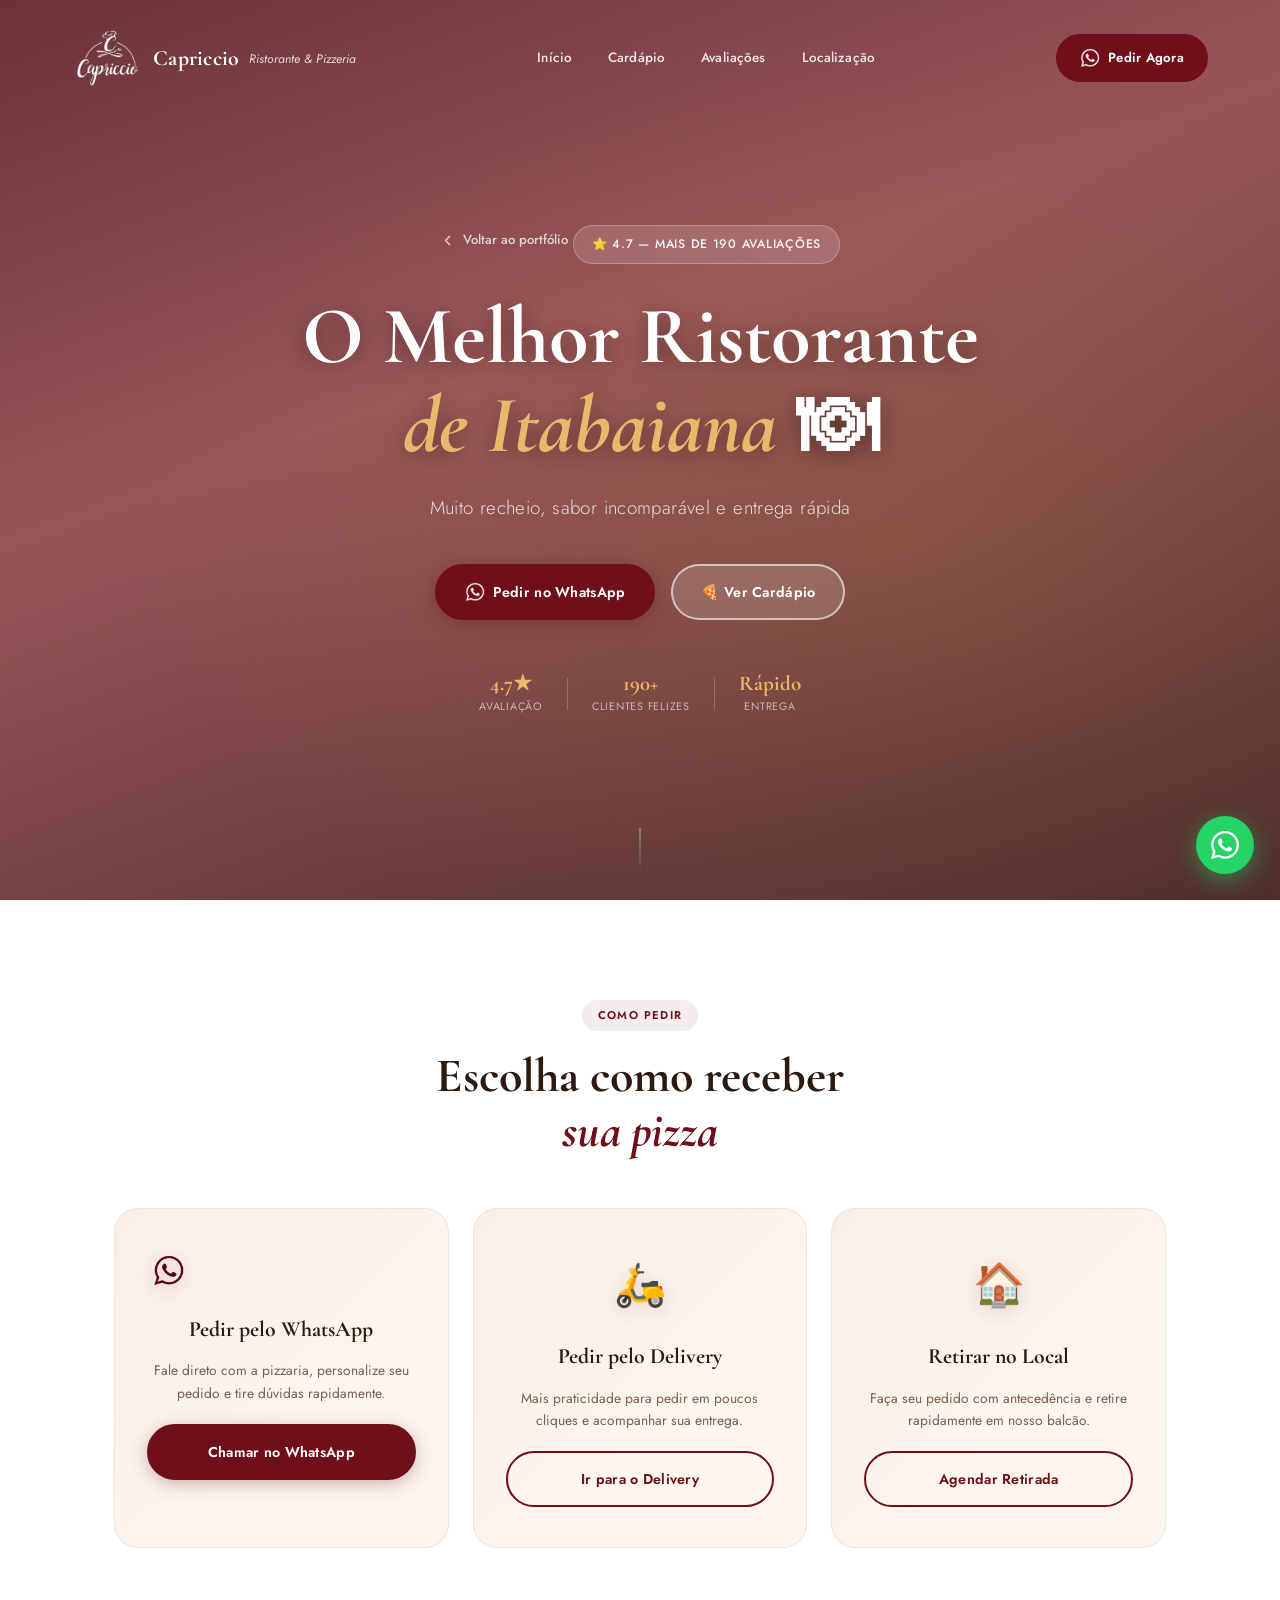
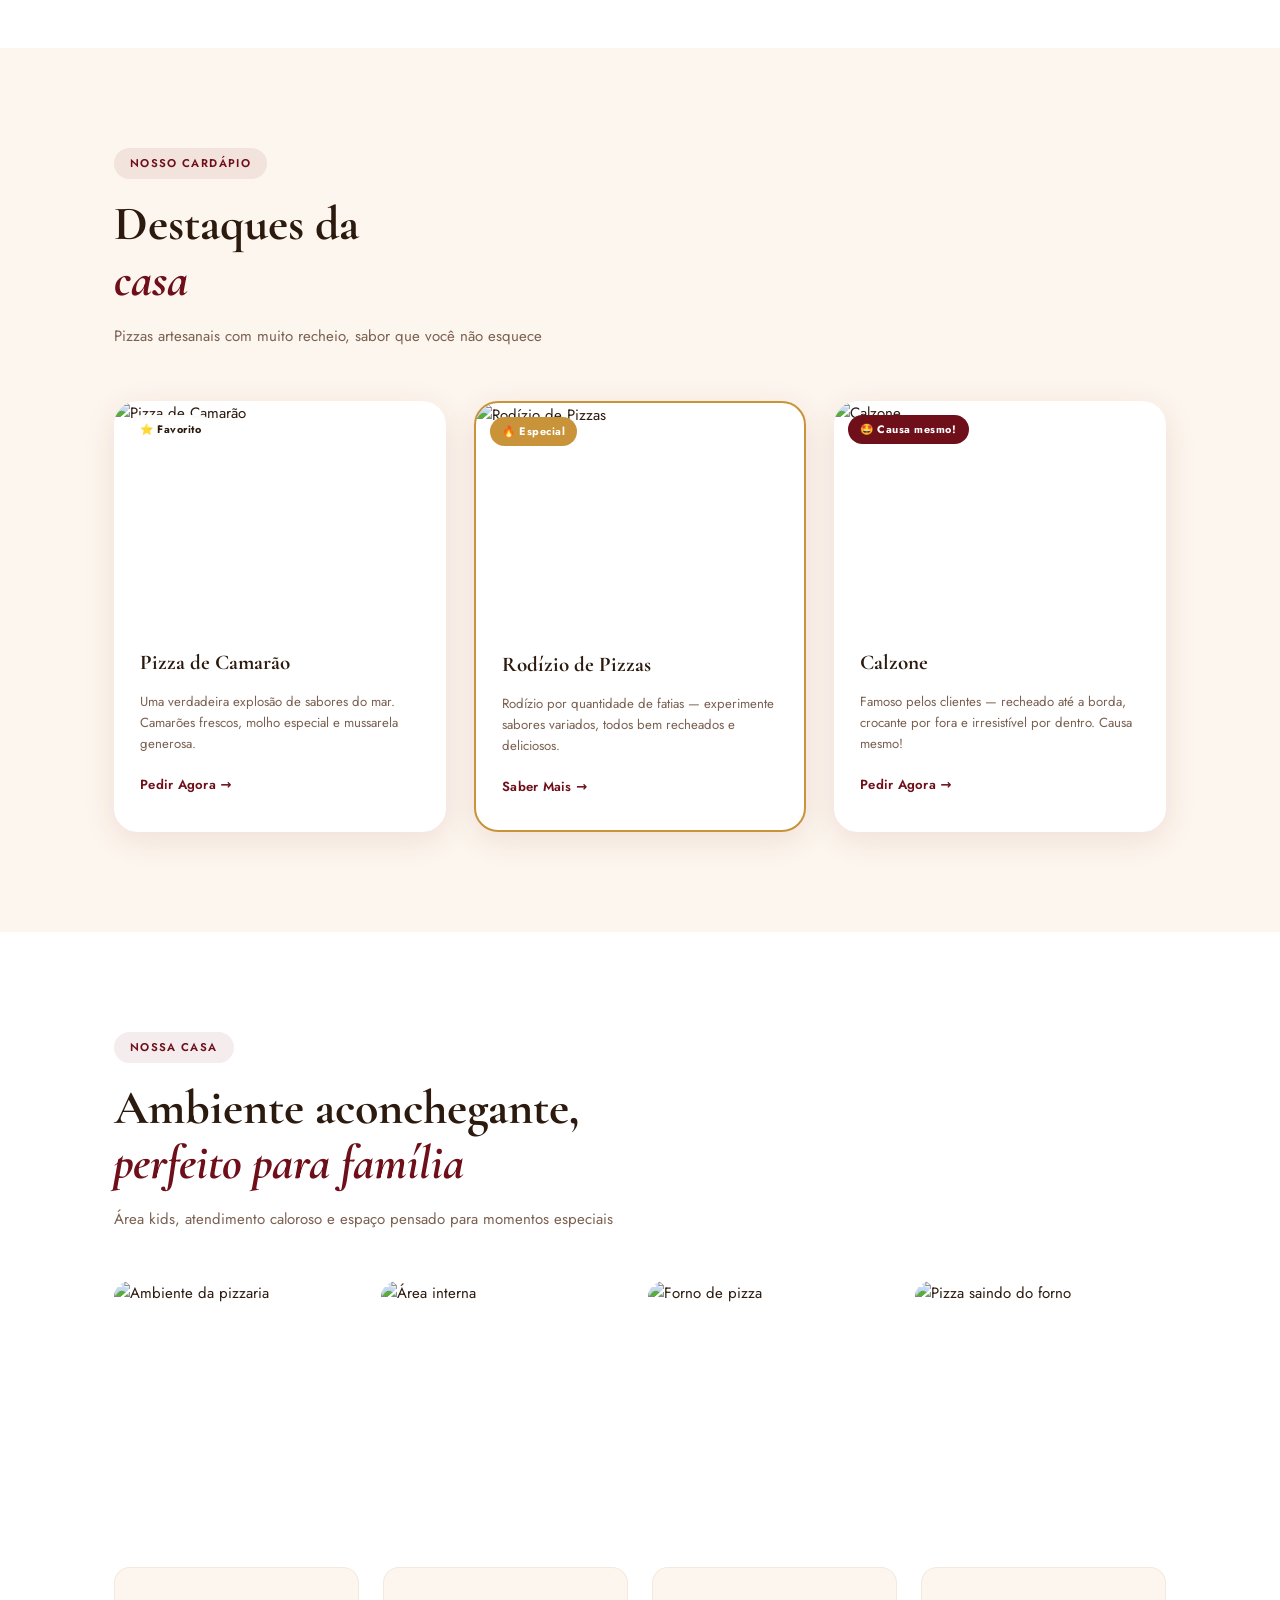
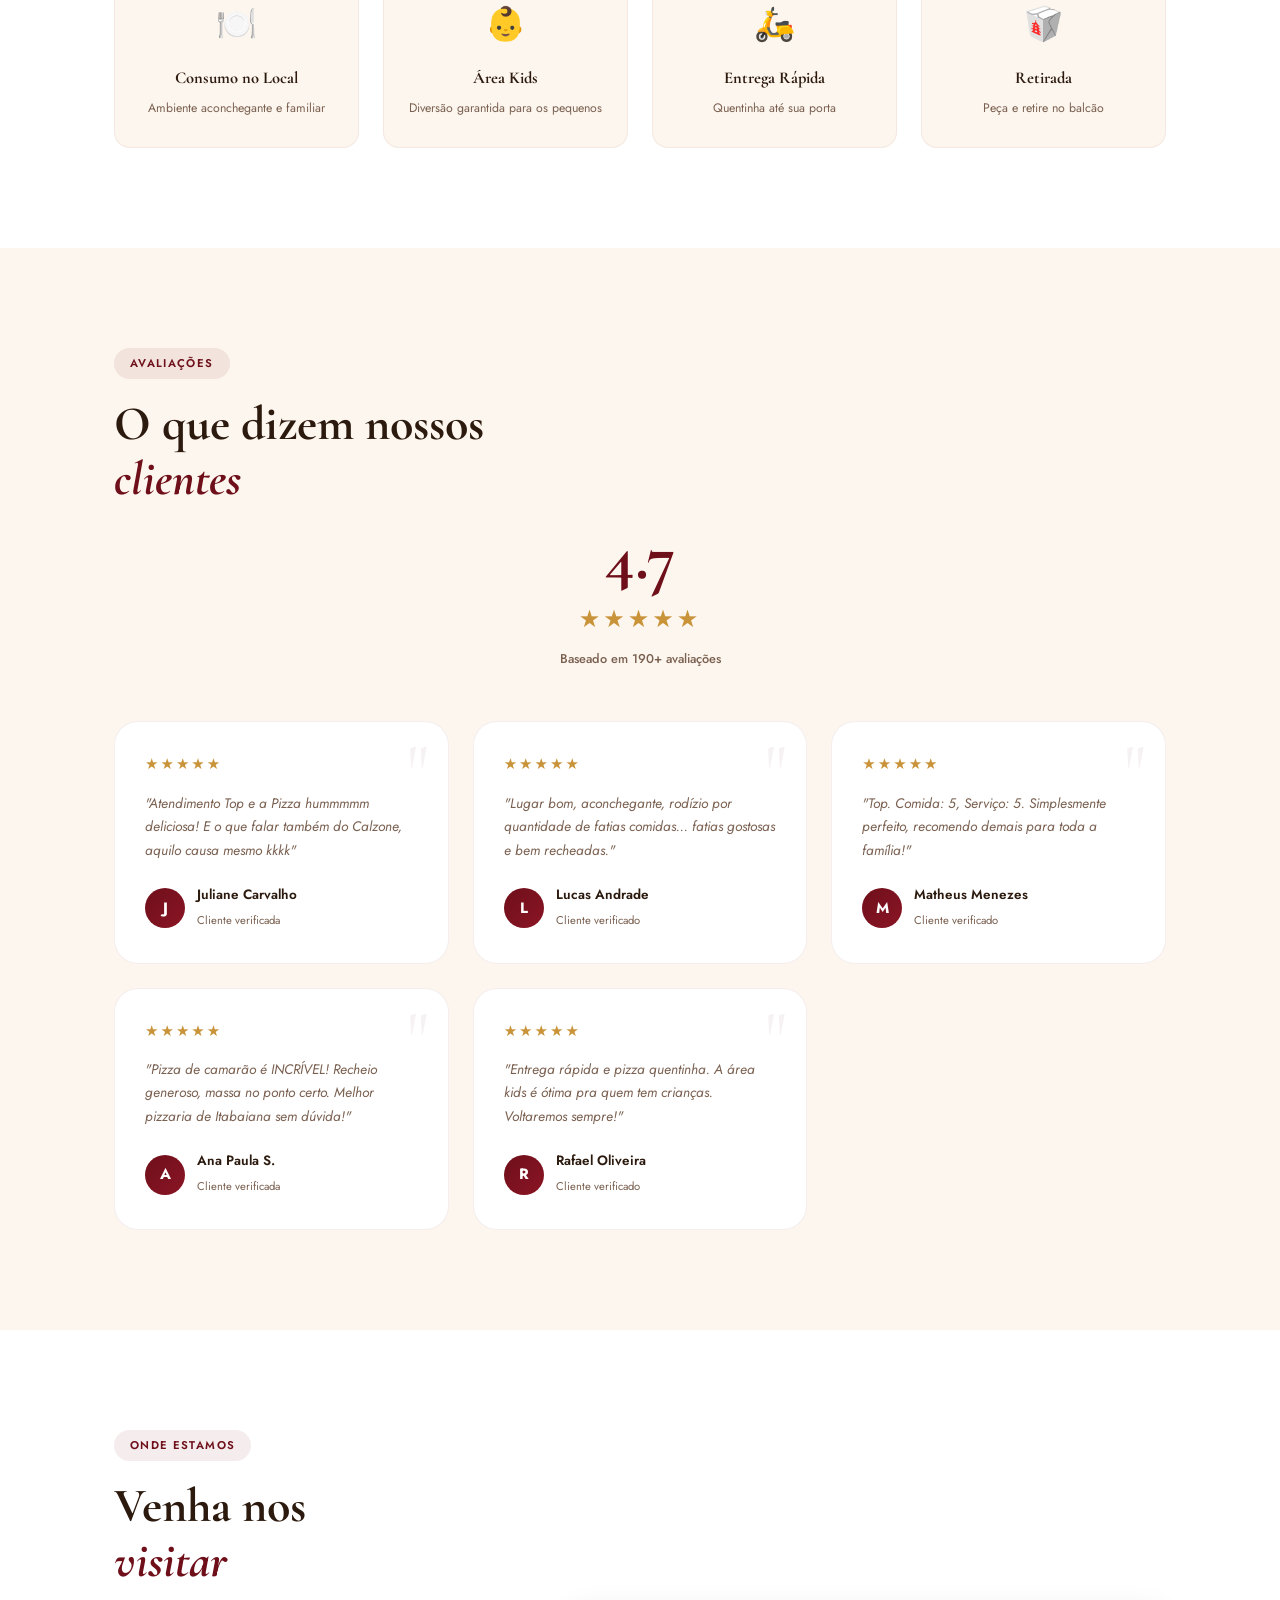
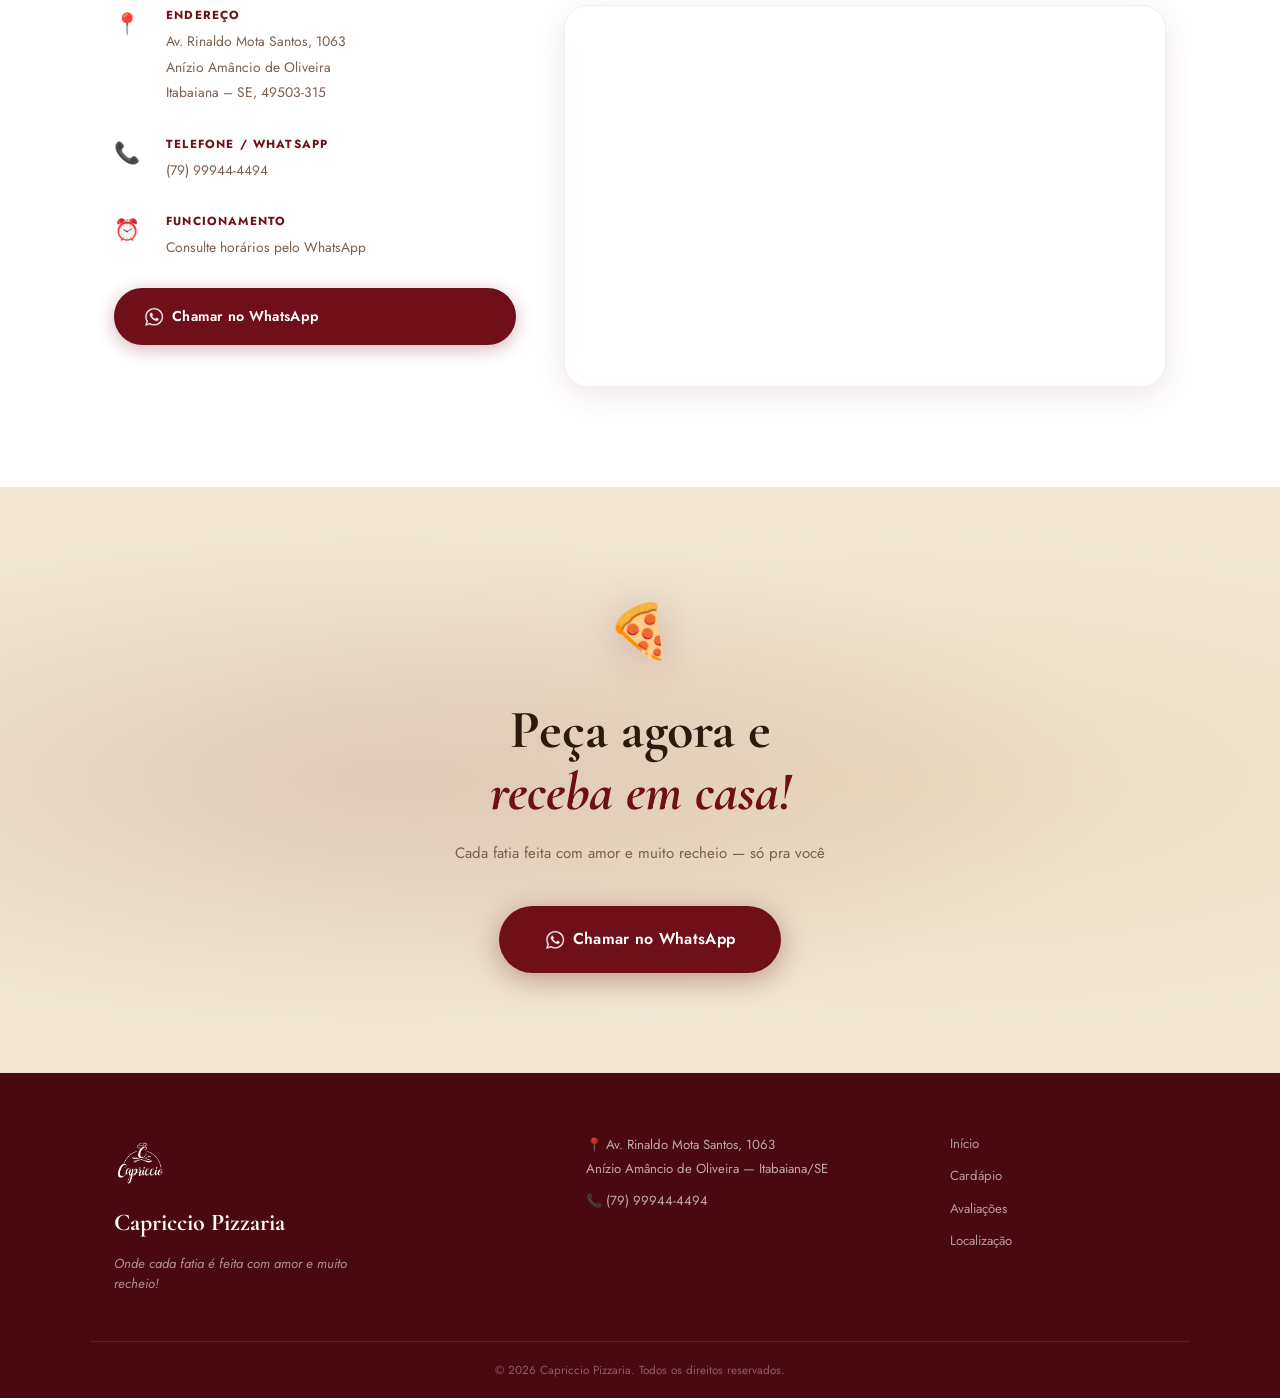
==== commit 2bdd62dc: "fix: corrigir fontes e ícones da Capriccio, remover links de código e rótulos de startup" ====
--- a/projetos/capriccio/index.html
+++ b/projetos/capriccio/index.html
@@ -1,428 +1,428 @@
-﻿<!DOCTYPE html>
-<html lang="pt-BR">
-
-<head>
-  <meta charset="UTF-8" />
-  <meta name="viewport" content="width=device-width, initial-scale=1.0" />
-  <title>Capriccio Pizzaria â€“ A Melhor Pizza de Itabaiana</title>
-  <meta name="description"
-    content="Capriccio Pizzaria em Itabaiana-SE. Pizzas artesanais bem recheadas, rodÃ­zio, calzone e entrega rÃ¡pida. PeÃ§a jÃ¡ pelo WhatsApp!" />
-  <link rel="preconnect" href="https://fonts.googleapis.com" />
-  <link rel="preconnect" href="https://fonts.gstatic.com" crossorigin />
-  <link
-    href="https://fonts.googleapis.com/css2?family=Cormorant+Garamond:ital,wght@0,400;0,600;0,700;1,400;1,600&family=Jost:wght@300;400;500;600&display=swap"
-    rel="stylesheet" />
-  <link rel="stylesheet" href="styles.css" />
-</head>
-
-<body>
-
-  <header class="header" id="header">
-    <div class="header-inner">
-      <a href="#inicio" class="logo">
-        <!-- Logo para o header transparente (ex: branca) -->
-        <img src="imgs/capricciobranca.png" alt="Capriccio" class="logo-img logo-img-branca" />
-        <!-- Logo para o header com fundo branco (ex: colorida) -->
-        <img src="imgs/capricciovinho.png" alt="Capriccio" class="logo-img logo-img-colorida" />
-
-        <span class="logo-text">Capriccio</span>
-        <span class="logo-sub">Ristorante & Pizzeria</span>
-      </a>
-      <nav class="nav" id="nav">
-        <a href="#inicio" class="nav-link">InÃ­cio</a>
-        <a href="#cardapio" class="nav-link">CardÃ¡pio</a>
-        <a href="#avaliacoes" class="nav-link">AvaliaÃ§Ãµes</a>
-        <a href="#localizacao" class="nav-link">LocalizaÃ§Ã£o</a>
-      </nav>
-      <a href="https://wa.me/5579999444494?text=Ol%C3%A1%2C+gostaria+de+fazer+um+pedido!" target="_blank" rel="noopener"
-        class="btn btn-header">
-        <img src="imgs/whatsapp.png" alt="WhatsApp" class="wpp-icon" /> Pedir Agora
-      </a>
-      <button class="hamburger" id="hamburger" aria-label="Menu">
-        <span></span><span></span><span></span>
-      </button>
-    </div>
-    <div class="mobile-menu" id="mobileMenu">
-      <a href="#inicio" class="mobile-link">InÃ­cio</a>
-      <a href="#cardapio" class="mobile-link">CardÃ¡pio</a>
-      <a href="#avaliacoes" class="mobile-link">AvaliaÃ§Ãµes</a>
-      <a href="#localizacao" class="mobile-link">LocalizaÃ§Ã£o</a>
-      <a href="https://wa.me/5579999444494?text=Ol%C3%A1%2C+gostaria+de+fazer+um+pedido!" target="_blank" rel="noopener"
-        class="btn btn-mobile-cta"><img src="imgs/whatsapp.png" alt="WhatsApp" class="wpp-icon" /> Pedir Agora</a>
-    </div>
-  </header>
-
-  <section class="hero" id="inicio">
-    <div class="hero-bg">
-      <img src="https://images.unsplash.com/photo-1565299624946-b28f40a0ae38?w=1600&q=80" alt="Pizza artesanal"
-        class="hero-img" />
-      <div class="hero-overlay"></div>
-      <div class="hero-glow"></div>
-    </div>
-    <div class="hero-content">
-      <a href="../../index.html" class="back-link animate-fade-up">
-        <svg width="15" height="15" viewBox="0 0 15 15" fill="none">
-          <path d="M9.5 11.5L5.5 7.5l4-4" stroke="currentColor" stroke-width="1.4" stroke-linecap="round" stroke-linejoin="round"/>
-        </svg>
-        Voltar para serviÃ§os
-      </a>
-      <div class="hero-badge animate-fade-up">â­ 4.7 â€” Mais de 190 avaliaÃ§Ãµes</div>
-      <h1 class="hero-title animate-fade-up delay-1">O Melhor Ristorante<br /><em>de Itabaiana</em> ðŸ½</h1>
-      <p class="hero-subtitle animate-fade-up delay-2">Muito recheio, sabor incomparÃ¡vel e entrega rÃ¡pida</p>
-      <div class="hero-actions animate-fade-up delay-3">
-        <a href="https://wa.me/5579999444494?text=Ol%C3%A1%2C+gostaria+de+fazer+um+pedido!" target="_blank"
-          rel="noopener" class="btn btn-primary">
-          <img src="imgs/whatsapp.png" alt="WhatsApp" class="wpp-icon" /> Pedir no WhatsApp
-        </a>
-        <a href="#cardapio" class="btn btn-secondary">ðŸ• Ver CardÃ¡pio</a>
-      </div>
-      <div class="hero-stats animate-fade-up delay-4">
-        <div class="stat"><strong>4.7â˜…</strong><span>AvaliaÃ§Ã£o</span></div>
-        <div class="stat-divider"></div>
-        <div class="stat"><strong>190+</strong><span>Clientes felizes</span></div>
-        <div class="stat-divider"></div>
-        <div class="stat"><strong>RÃ¡pido</strong><span>Entrega</span></div>
-      </div>
-    </div>
-    <div class="hero-scroll-hint">
-      <span></span>
-    </div>
-  </section>
-
-  <section class="pedido-section">
-    <div class="container">
-      <div class="section-label">Como pedir</div>
-      <h2 class="section-title">Escolha como receber<br /><em>sua pizza</em></h2>
-      <div class="pedido-cards">
-        <div class="pedido-card reveal">
-          <div class="pedido-card-icon"><img src="imgs/whatsappvinho.png" alt="WhatsApp" class="wpp-icon-large" /></div>
-          <h3>Pedir pelo WhatsApp</h3>
-          <p>Fale direto com a pizzaria, personalize seu pedido e tire dÃºvidas rapidamente.</p>
-          <a href="https://wa.me/5579999444494?text=Ol%C3%A1%2C+gostaria+de+fazer+um+pedido!" target="_blank"
-            rel="noopener" class="btn btn-primary btn-full">
-            Chamar no WhatsApp
-          </a>
-        </div>
-        <div class="pedido-card reveal delay-card">
-          <div class="pedido-card-icon">ðŸ›µ</div>
-          <h3>Pedir pelo Delivery</h3>
-          <p>Mais praticidade para pedir em poucos cliques e acompanhar sua entrega.</p>
-          <a href="https://qro.go.link/4jWcY" target="_blank" rel="noopener" class="btn btn-outline btn-full">
-            Ir para o Delivery
-          </a>
-        </div>
-        <div class="pedido-card reveal delay-card-2">
-          <div class="pedido-card-icon">ðŸ </div>
-          <h3>Retirar no Local</h3>
-          <p>FaÃ§a seu pedido com antecedÃªncia e retire rapidamente em nosso balcÃ£o.</p>
-          <a href="https://wa.me/5579999444494?text=Ol%C3%A1%2C+gostaria+de+retirar+um+pedido!" target="_blank"
-            rel="noopener" class="btn btn-outline btn-full">
-            Agendar Retirada
-          </a>
-        </div>
-      </div>
-    </div>
-  </section>
-
-  <section class="cardapio-section" id="cardapio">
-    <div class="container">
-      <div class="section-label">Nosso CardÃ¡pio</div>
-      <h2 class="section-title">Destaques da<br /><em>casa</em></h2>
-      <p class="section-desc">Pizzas artesanais com muito recheio, sabor que vocÃª nÃ£o esquece</p>
-      <div class="cardapio-grid">
-
-        <div class="cardapio-card reveal">
-          <div class="cardapio-img-wrap">
-            <img src="https://images.unsplash.com/photo-1628840042765-356cda07504e?w=600&q=80" alt="Pizza de CamarÃ£o"
-              loading="lazy" />
-            <div class="cardapio-badge">â­ Favorito</div>
-          </div>
-          <div class="cardapio-info">
-            <h3>Pizza de CamarÃ£o</h3>
-            <p>Uma verdadeira explosÃ£o de sabores do mar. CamarÃµes frescos, molho especial e mussarela generosa.</p>
-            <a href="https://wa.me/5579999444494?text=Ol%C3%A1%2C+quero+pedir+uma+Pizza+de+Camar%C3%A3o!"
-              target="_blank" rel="noopener" class="cardapio-btn">Pedir Agora â†’</a>
-          </div>
-        </div>
-
-        <div class="cardapio-card cardapio-card--featured reveal delay-card">
-          <div class="cardapio-img-wrap">
-            <img src="https://images.unsplash.com/photo-1513104890138-7c749659a591?w=600&q=80" alt="RodÃ­zio de Pizzas"
-              loading="lazy" />
-            <div class="cardapio-badge cardapio-badge--gold">ðŸ”¥ Especial</div>
-          </div>
-          <div class="cardapio-info">
-            <h3>RodÃ­zio de Pizzas</h3>
-            <p>RodÃ­zio por quantidade de fatias â€” experimente sabores variados, todos bem recheados e deliciosos.</p>
-            <a href="https://wa.me/5579999444494?text=Ol%C3%A1%2C+quero+saber+sobre+o+Rod%C3%ADzio!" target="_blank"
-              rel="noopener" class="cardapio-btn">Saber Mais â†’</a>
-          </div>
-        </div>
-
-        <div class="cardapio-card reveal delay-card-2">
-          <div class="cardapio-img-wrap">
-            <img src="https://images.unsplash.com/photo-1574071318508-1cdbab80d002?w=600&q=80" alt="Calzone"
-              loading="lazy" />
-            <div class="cardapio-badge cardapio-badge--red">ðŸ¤© Causa mesmo!</div>
-          </div>
-          <div class="cardapio-info">
-            <h3>Calzone</h3>
-            <p>Famoso pelos clientes â€” recheado atÃ© a borda, crocante por fora e irresistÃ­vel por dentro. Causa mesmo!
-            </p>
-            <a href="https://wa.me/5579999444494?text=Ol%C3%A1%2C+quero+pedir+um+Calzone!" target="_blank"
-              rel="noopener" class="cardapio-btn">Pedir Agora â†’</a>
-          </div>
-        </div>
-
-      </div>
-    </div>
-  </section>
-
-  <section class="ambiente-section">
-    <div class="container">
-      <div class="section-label">Nossa Casa</div>
-      <h2 class="section-title">Ambiente aconchegante,<br /><em>perfeito para famÃ­lia</em></h2>
-      <p class="section-desc">Ãrea kids, atendimento caloroso e espaÃ§o pensado para momentos especiais</p>
-      <div class="ambiente-grid">
-        <div class="ambiente-item reveal">
-          <img src="https://images.unsplash.com/photo-1414235077428-338989a2e8c0?w=700&q=80" alt="Ambiente da pizzaria"
-            loading="lazy" />
-          <div class="ambiente-overlay"><span>SalÃ£o Principal</span></div>
-        </div>
-        <div class="ambiente-item reveal delay-card">
-          <img src="https://images.unsplash.com/photo-1555396273-367ea4eb4db5?w=700&q=80" alt="Ãrea interna"
-            loading="lazy" />
-          <div class="ambiente-overlay"><span>Ambiente Familiar</span></div>
-        </div>
-        <div class="ambiente-item reveal delay-card-2">
-          <img src="https://images.unsplash.com/photo-1466978913421-dad2ebd01d17?w=700&q=80" alt="Forno de pizza"
-            loading="lazy" />
-          <div class="ambiente-overlay"><span>Nosso Forno</span></div>
-        </div>
-        <div class="ambiente-item reveal">
-          <img src="https://images.unsplash.com/photo-1571997478779-2adcbbe9ab2f?w=700&q=80" alt="Pizza saindo do forno"
-            loading="lazy" />
-          <div class="ambiente-overlay"><span>Feito com Amor</span></div>
-        </div>
-      </div>
-      <div class="servicos-row">
-        <div class="servico-item reveal">
-          <div class="servico-icon">ðŸ½ï¸</div>
-          <h4>Consumo no Local</h4>
-          <p>Ambiente aconchegante e familiar</p>
-        </div>
-        <div class="servico-item reveal delay-card">
-          <div class="servico-icon">ðŸ‘¶</div>
-          <h4>Ãrea Kids</h4>
-          <p>DiversÃ£o garantida para os pequenos</p>
-        </div>
-        <div class="servico-item reveal delay-card-2">
-          <div class="servico-icon">ðŸ›µ</div>
-          <h4>Entrega RÃ¡pida</h4>
-          <p>Quentinha atÃ© sua porta</p>
-        </div>
-        <div class="servico-item reveal">
-          <div class="servico-icon">ðŸ¥¡</div>
-          <h4>Retirada</h4>
-          <p>PeÃ§a e retire no balcÃ£o</p>
-        </div>
-      </div>
-    </div>
-  </section>
-
-  <section class="avaliacoes-section" id="avaliacoes">
-    <div class="container">
-      <div class="section-label">AvaliaÃ§Ãµes</div>
-      <h2 class="section-title">O que dizem nossos<br /><em>clientes</em></h2>
-      <div class="rating-summary reveal">
-        <div class="rating-number">4.7</div>
-        <div class="rating-stars">â˜…â˜…â˜…â˜…â˜…</div>
-        <div class="rating-count">Baseado em 190+ avaliaÃ§Ãµes</div>
-      </div>
-      <div class="avaliacoes-grid">
-
-        <div class="avaliacao-card reveal">
-          <div class="avaliacao-stars">â˜…â˜…â˜…â˜…â˜…</div>
-          <p>"Atendimento Top e a Pizza hummmmm deliciosa! E o que falar tambÃ©m do Calzone, aquilo causa mesmo kkkk"</p>
-          <div class="avaliacao-autor">
-            <div class="autor-avatar">J</div>
-            <div>
-              <strong>Juliane Carvalho</strong>
-              <span>Cliente verificada</span>
-            </div>
-          </div>
-        </div>
-
-        <div class="avaliacao-card reveal delay-card">
-          <div class="avaliacao-stars">â˜…â˜…â˜…â˜…â˜…</div>
-          <p>"Lugar bom, aconchegante, rodÃ­zio por quantidade de fatias comidas... fatias gostosas e bem recheadas."</p>
-          <div class="avaliacao-autor">
-            <div class="autor-avatar">L</div>
-            <div>
-              <strong>Lucas Andrade</strong>
-              <span>Cliente verificado</span>
-            </div>
-          </div>
-        </div>
-
-        <div class="avaliacao-card reveal delay-card-2">
-          <div class="avaliacao-stars">â˜…â˜…â˜…â˜…â˜…</div>
-          <p>"Top. Comida: 5, ServiÃ§o: 5. Simplesmente perfeito, recomendo demais para toda a famÃ­lia!"</p>
-          <div class="avaliacao-autor">
-            <div class="autor-avatar">M</div>
-            <div>
-              <strong>Matheus Menezes</strong>
-              <span>Cliente verificado</span>
-            </div>
-          </div>
-        </div>
-
-        <div class="avaliacao-card reveal">
-          <div class="avaliacao-stars">â˜…â˜…â˜…â˜…â˜…</div>
-          <p>"Pizza de camarÃ£o Ã© INCRÃVEL! Recheio generoso, massa no ponto certo. Melhor pizzaria de Itabaiana sem
-            dÃºvida!"</p>
-          <div class="avaliacao-autor">
-            <div class="autor-avatar">A</div>
-            <div>
-              <strong>Ana Paula S.</strong>
-              <span>Cliente verificada</span>
-            </div>
-          </div>
-        </div>
-
-        <div class="avaliacao-card reveal delay-card">
-          <div class="avaliacao-stars">â˜…â˜…â˜…â˜…â˜…</div>
-          <p>"Entrega rÃ¡pida e pizza quentinha. A Ã¡rea kids Ã© Ã³tima pra quem tem crianÃ§as. Voltaremos sempre!"</p>
-          <div class="avaliacao-autor">
-            <div class="autor-avatar">R</div>
-            <div>
-              <strong>Rafael Oliveira</strong>
-              <span>Cliente verificado</span>
-            </div>
-          </div>
-        </div>
-
-      </div>
-    </div>
-  </section>
-
-  <section class="localizacao-section" id="localizacao">
-    <div class="container">
-      <div class="section-label">Onde estamos</div>
-      <h2 class="section-title">Venha nos<br /><em>visitar</em></h2>
-      <div class="localizacao-inner">
-        <div class="localizacao-info reveal">
-          <div class="info-item">
-            <div class="info-icon">ðŸ“</div>
-            <div>
-              <strong>EndereÃ§o</strong>
-              <span>Av. Rinaldo Mota Santos, 1063<br />AnÃ­zio AmÃ¢ncio de Oliveira<br />Itabaiana â€“ SE, 49503-315</span>
-            </div>
-          </div>
-          <div class="info-item">
-            <div class="info-icon">ðŸ“ž</div>
-            <div>
-              <strong>Telefone / WhatsApp</strong>
-              <span>(79) 99944-4494</span>
-            </div>
-          </div>
-          <div class="info-item">
-            <div class="info-icon">â°</div>
-            <div>
-              <strong>Funcionamento</strong>
-              <span>Consulte horÃ¡rios pelo WhatsApp</span>
-            </div>
-          </div>
-          <a href="https://wa.me/5579999444494?text=Ol%C3%A1%2C+gostaria+de+fazer+um+pedido!" target="_blank"
-            rel="noopener" class="btn btn-primary">
-            <img src="imgs/whatsapp.png" alt="WhatsApp" class="wpp-icon" /> Chamar no WhatsApp
-          </a>
-        </div>
-        <div class="mapa-wrap reveal delay-card">
-          <iframe
-            src="https://www.google.com/maps/embed?pb=!1m18!1m12!1m3!1d3919!2d-37.4241!3d-10.6855!2m3!1f0!2f0!3f0!3m2!1i1024!2i768!4f13.1!3m3!1m2!1s0x0%3A0x0!2zMTDCsDQxJzA3LjgiUyAzN8KwMjUnMjYuOCJX!5e0!3m2!1spt-BR!2sbr!4v1680000000000!5m2!1spt-BR!2sbr"
-            width="100%" height="380" style="border:0;" allowfullscreen="" loading="lazy"
-            referrerpolicy="no-referrer-when-downgrade" title="LocalizaÃ§Ã£o da Capriccio Pizzaria"></iframe>
-        </div>
-      </div>
-    </div>
-  </section>
-
-  <section class="cta-section">
-    <div class="cta-bg"></div>
-    <div class="container cta-inner">
-      <div class="cta-icon reveal">ðŸ•</div>
-      <h2 class="cta-title reveal delay-1">PeÃ§a agora e<br /><em>receba em casa!</em></h2>
-      <p class="cta-subtitle reveal delay-2">Cada fatia feita com amor e muito recheio â€” sÃ³ pra vocÃª</p>
-      <a href="https://wa.me/5579999444494?text=Ol%C3%A1%2C+gostaria+de+fazer+um+pedido!" target="_blank" rel="noopener"
-        class="btn btn-cta reveal delay-3">
-        <img src="imgs/whatsapp.png" alt="WhatsApp" class="wpp-icon" /> Chamar no WhatsApp
-      </a>
-    </div>
-  </section>
-
-  <footer class="footer">
-    <div class="container footer-inner">
-      <div class="footer-brand">
-        <img src="imgs/capricciobranca.png" alt="Capriccio Pizzaria" class="footer-logo-icon" />
-        <span class="footer-name">Capriccio Pizzaria</span>
-        <p>Onde cada fatia Ã© feita com amor e muito recheio!</p>
-      </div>
-      <div class="footer-info">
-        <p>ðŸ“ Av. Rinaldo Mota Santos, 1063<br />AnÃ­zio AmÃ¢ncio de Oliveira â€” Itabaiana/SE</p>
-        <p>ðŸ“ž (79) 99944-4494</p>
-      </div>
-      <div class="footer-links">
-        <a href="#inicio">InÃ­cio</a>
-        <a href="#cardapio">CardÃ¡pio</a>
-        <a href="#avaliacoes">AvaliaÃ§Ãµes</a>
-        <a href="#localizacao">LocalizaÃ§Ã£o</a>
-      </div>
-    </div>
-    <div class="footer-bottom">
-      <p>Â© 2026 Capriccio Pizzaria. Todos os direitos reservados.</p>
-    </div>
-  </footer>
-
-  <a href="https://wa.me/5579999444494?text=Ol%C3%A1%2C+gostaria+de+fazer+um+pedido!" target="_blank" rel="noopener"
-    class="whatsapp-fab" aria-label="WhatsApp">
-    <svg viewBox="0 0 24 24" fill="currentColor" width="28" height="28">
-      <path
-        d="M17.472 14.382c-.297-.149-1.758-.867-2.03-.967-.273-.099-.471-.148-.67.15-.197.297-.767.966-.94 1.164-.173.199-.347.223-.644.075-.297-.15-1.255-.463-2.39-1.475-.883-.788-1.48-1.761-1.653-2.059-.173-.297-.018-.458.13-.606.134-.133.298-.347.446-.52.149-.174.198-.298.298-.497.099-.198.05-.371-.025-.52-.075-.149-.669-1.612-.916-2.207-.242-.579-.487-.5-.669-.51-.173-.008-.371-.01-.57-.01-.198 0-.52.074-.792.372-.272.297-1.04 1.016-1.04 2.479 0 1.462 1.065 2.875 1.213 3.074.149.198 2.096 3.2 5.077 4.487.709.306 1.262.489 1.694.625.712.227 1.36.195 1.871.118.571-.085 1.758-.719 2.006-1.413.248-.694.248-1.289.173-1.413-.074-.124-.272-.198-.57-.347m-5.421 7.403h-.004a9.87 9.87 0 01-5.031-1.378l-.361-.214-3.741.982.998-3.648-.235-.374a9.86 9.86 0 01-1.51-5.26c.001-5.45 4.436-9.884 9.888-9.884 2.64 0 5.122 1.03 6.988 2.898a9.825 9.825 0 012.893 6.994c-.003 5.45-4.437 9.884-9.885 9.884m8.413-18.297A11.815 11.815 0 0012.05 0C5.495 0 .16 5.335.157 11.892c0 2.096.547 4.142 1.588 5.945L.057 24l6.305-1.654a11.882 11.882 0 005.683 1.448h.005c6.554 0 11.89-5.335 11.893-11.893a11.821 11.821 0 00-3.48-8.413Z" />
-    </svg>
-  </a>
-
-  <script src="scripts.js" defer></script>
-  <script>
-    const header = document.getElementById('header');
-    window.addEventListener('scroll', () => {
-      header.classList.toggle('scrolled', window.scrollY > 60);
-    });
-
-    const hamburger = document.getElementById('hamburger');
-    const mobileMenu = document.getElementById('mobileMenu');
-    hamburger.addEventListener('click', () => {
-      hamburger.classList.toggle('open');
-      mobileMenu.classList.toggle('open');
-    });
-    document.querySelectorAll('.mobile-link, .btn-mobile-cta').forEach(link => {
-      link.addEventListener('click', () => {
-        hamburger.classList.remove('open');
-        mobileMenu.classList.remove('open');
-      });
-    });
-
-    const revealEls = document.querySelectorAll('.reveal');
-    const observer = new IntersectionObserver((entries) => {
-      entries.forEach(entry => {
-        if (entry.isIntersecting) {
-          entry.target.classList.add('visible');
-        }
-      });
-    }, { threshold: 0.12 });
-    revealEls.forEach(el => observer.observe(el));
-  </script>
-</body>
-
-</html>
-
+<!DOCTYPE html>
+<html lang="pt-BR">
+
+<head>
+  <meta charset="UTF-8" />
+  <meta name="viewport" content="width=device-width, initial-scale=1.0" />
+  <title>Capriccio Pizzaria – A Melhor Pizza de Itabaiana</title>
+  <meta name="description"
+    content="Capriccio Pizzaria em Itabaiana-SE. Pizzas artesanais bem recheadas, rodízio, calzone e entrega rápida. Peça já pelo WhatsApp!" />
+  <link rel="preconnect" href="https://fonts.googleapis.com" />
+  <link rel="preconnect" href="https://fonts.gstatic.com" crossorigin />
+  <link
+    href="https://fonts.googleapis.com/css2?family=Cormorant+Garamond:ital,wght@0,400;0,600;0,700;1,400;1,600&family=Jost:wght@300;400;500;600&display=swap"
+    rel="stylesheet" />
+  <link rel="icon" type="image/svg+xml" href="favicon.svg" />
+  <link rel="stylesheet" href="styles.css" />
+</head>
+
+<body>
+
+  <header class="header" id="header">
+    <div class="header-inner">
+      <a href="#inicio" class="logo">
+        <!-- Logo para o header transparente (ex: branca) -->
+        <img src="imgs/capricciobranca.png" alt="Capriccio" class="logo-img logo-img-branca" />
+        <!-- Logo para o header com fundo branco (ex: colorida) -->
+        <img src="imgs/capricciovinho.png" alt="Capriccio" class="logo-img logo-img-colorida" />
+
+        <span class="logo-text">Capriccio</span>
+        <span class="logo-sub">Ristorante & Pizzeria</span>
+      </a>
+      <nav class="nav" id="nav">
+        <a href="#inicio" class="nav-link">Início</a>
+        <a href="#cardapio" class="nav-link">Cardápio</a>
+        <a href="#avaliacoes" class="nav-link">Avaliações</a>
+        <a href="#localizacao" class="nav-link">Localização</a>
+      </nav>
+      <a href="https://wa.me/5579999444494?text=Ol%C3%A1%2C+gostaria+de+fazer+um+pedido!" target="_blank" rel="noopener"
+        class="btn btn-header">
+        <img src="imgs/whatsapp.png" alt="WhatsApp" class="wpp-icon" /> Pedir Agora
+      </a>
+      <button class="hamburger" id="hamburger" aria-label="Menu">
+        <span></span><span></span><span></span>
+      </button>
+    </div>
+    <div class="mobile-menu" id="mobileMenu">
+      <a href="#inicio" class="mobile-link">Início</a>
+      <a href="#cardapio" class="mobile-link">Cardápio</a>
+      <a href="#avaliacoes" class="mobile-link">Avaliações</a>
+      <a href="#localizacao" class="mobile-link">Localização</a>
+      <a href="https://wa.me/5579999444494?text=Ol%C3%A1%2C+gostaria+de+fazer+um+pedido!" target="_blank" rel="noopener"
+        class="btn btn-mobile-cta"><img src="imgs/whatsapp.png" alt="WhatsApp" class="wpp-icon" /> Pedir Agora</a>
+    </div>
+  </header>
+
+  <section class="hero" id="inicio">
+    <div class="hero-bg">
+      <img src="https://images.unsplash.com/photo-1565299624946-b28f40a0ae38?w=1600&q=80" alt="Pizza artesanal"
+        class="hero-img" />
+      <div class="hero-overlay"></div>
+      <div class="hero-glow"></div>
+    </div>
+    <div class="hero-content">
+      <a href="../../index.html" class="back-link animate-fade-up">
+        <svg width="15" height="15" viewBox="0 0 15 15" fill="none">
+          <path d="M9.5 11.5L5.5 7.5l4-4" stroke="currentColor" stroke-width="1.4" stroke-linecap="round" stroke-linejoin="round"/>
+        </svg>
+        Voltar ao portfólio
+      </a>
+      <div class="hero-badge animate-fade-up">⭐ 4.7 — Mais de 190 avaliações</div>
+      <h1 class="hero-title animate-fade-up delay-1">O Melhor Ristorante<br /><em>de Itabaiana</em> 🍽</h1>
+      <p class="hero-subtitle animate-fade-up delay-2">Muito recheio, sabor incomparável e entrega rápida</p>
+      <div class="hero-actions animate-fade-up delay-3">
+        <a href="https://wa.me/5579999444494?text=Ol%C3%A1%2C+gostaria+de+fazer+um+pedido!" target="_blank"
+          rel="noopener" class="btn btn-primary">
+          <img src="imgs/whatsapp.png" alt="WhatsApp" class="wpp-icon" /> Pedir no WhatsApp
+        </a>
+        <a href="#cardapio" class="btn btn-secondary">🍕 Ver Cardápio</a>
+      </div>
+      <div class="hero-stats animate-fade-up delay-4">
+        <div class="stat"><strong>4.7★</strong><span>Avaliação</span></div>
+        <div class="stat-divider"></div>
+        <div class="stat"><strong>190+</strong><span>Clientes felizes</span></div>
+        <div class="stat-divider"></div>
+        <div class="stat"><strong>Rápido</strong><span>Entrega</span></div>
+      </div>
+    </div>
+    <div class="hero-scroll-hint">
+      <span></span>
+    </div>
+  </section>
+
+  <section class="pedido-section">
+    <div class="container">
+      <div class="section-label">Como pedir</div>
+      <h2 class="section-title">Escolha como receber<br /><em>sua pizza</em></h2>
+      <div class="pedido-cards">
+        <div class="pedido-card reveal">
+          <div class="pedido-card-icon"><img src="imgs/whatsappvinho.png" alt="WhatsApp" class="wpp-icon-large" /></div>
+          <h3>Pedir pelo WhatsApp</h3>
+          <p>Fale direto com a pizzaria, personalize seu pedido e tire dúvidas rapidamente.</p>
+          <a href="https://wa.me/5579999444494?text=Ol%C3%A1%2C+gostaria+de+fazer+um+pedido!" target="_blank"
+            rel="noopener" class="btn btn-primary btn-full">
+            Chamar no WhatsApp
+          </a>
+        </div>
+        <div class="pedido-card reveal delay-card">
+          <div class="pedido-card-icon">🛵</div>
+          <h3>Pedir pelo Delivery</h3>
+          <p>Mais praticidade para pedir em poucos cliques e acompanhar sua entrega.</p>
+          <a href="https://qro.go.link/4jWcY" target="_blank" rel="noopener" class="btn btn-outline btn-full">
+            Ir para o Delivery
+          </a>
+        </div>
+        <div class="pedido-card reveal delay-card-2">
+          <div class="pedido-card-icon">🏠</div>
+          <h3>Retirar no Local</h3>
+          <p>Faça seu pedido com antecedência e retire rapidamente em nosso balcão.</p>
+          <a href="https://wa.me/5579999444494?text=Ol%C3%A1%2C+gostaria+de+retirar+um+pedido!" target="_blank"
+            rel="noopener" class="btn btn-outline btn-full">
+            Agendar Retirada
+          </a>
+        </div>
+      </div>
+    </div>
+  </section>
+
+  <section class="cardapio-section" id="cardapio">
+    <div class="container">
+      <div class="section-label">Nosso Cardápio</div>
+      <h2 class="section-title">Destaques da<br /><em>casa</em></h2>
+      <p class="section-desc">Pizzas artesanais com muito recheio, sabor que você não esquece</p>
+      <div class="cardapio-grid">
+
+        <div class="cardapio-card reveal">
+          <div class="cardapio-img-wrap">
+            <img src="https://images.unsplash.com/photo-1628840042765-356cda07504e?w=600&q=80" alt="Pizza de Camarão"
+              loading="lazy" />
+            <div class="cardapio-badge">⭐ Favorito</div>
+          </div>
+          <div class="cardapio-info">
+            <h3>Pizza de Camarão</h3>
+            <p>Uma verdadeira explosão de sabores do mar. Camarões frescos, molho especial e mussarela generosa.</p>
+            <a href="https://wa.me/5579999444494?text=Ol%C3%A1%2C+quero+pedir+uma+Pizza+de+Camar%C3%A3o!"
+              target="_blank" rel="noopener" class="cardapio-btn">Pedir Agora →</a>
+          </div>
+        </div>
+
+        <div class="cardapio-card cardapio-card--featured reveal delay-card">
+          <div class="cardapio-img-wrap">
+            <img src="https://images.unsplash.com/photo-1513104890138-7c749659a591?w=600&q=80" alt="Rodízio de Pizzas"
+              loading="lazy" />
+            <div class="cardapio-badge cardapio-badge--gold">🔥 Especial</div>
+          </div>
+          <div class="cardapio-info">
+            <h3>Rodízio de Pizzas</h3>
+            <p>Rodízio por quantidade de fatias — experimente sabores variados, todos bem recheados e deliciosos.</p>
+            <a href="https://wa.me/5579999444494?text=Ol%C3%A1%2C+quero+saber+sobre+o+Rod%C3%ADzio!" target="_blank"
+              rel="noopener" class="cardapio-btn">Saber Mais →</a>
+          </div>
+        </div>
+
+        <div class="cardapio-card reveal delay-card-2">
+          <div class="cardapio-img-wrap">
+            <img src="https://images.unsplash.com/photo-1574071318508-1cdbab80d002?w=600&q=80" alt="Calzone"
+              loading="lazy" />
+            <div class="cardapio-badge cardapio-badge--red">🤩 Causa mesmo!</div>
+          </div>
+          <div class="cardapio-info">
+            <h3>Calzone</h3>
+            <p>Famoso pelos clientes — recheado até a borda, crocante por fora e irresistível por dentro. Causa mesmo!
+            </p>
+            <a href="https://wa.me/5579999444494?text=Ol%C3%A1%2C+quero+pedir+um+Calzone!" target="_blank"
+              rel="noopener" class="cardapio-btn">Pedir Agora →</a>
+          </div>
+        </div>
+
+      </div>
+    </div>
+  </section>
+
+  <section class="ambiente-section">
+    <div class="container">
+      <div class="section-label">Nossa Casa</div>
+      <h2 class="section-title">Ambiente aconchegante,<br /><em>perfeito para família</em></h2>
+      <p class="section-desc">Área kids, atendimento caloroso e espaço pensado para momentos especiais</p>
+      <div class="ambiente-grid">
+        <div class="ambiente-item reveal">
+          <img src="https://images.unsplash.com/photo-1414235077428-338989a2e8c0?w=700&q=80" alt="Ambiente da pizzaria"
+            loading="lazy" />
+          <div class="ambiente-overlay"><span>Salão Principal</span></div>
+        </div>
+        <div class="ambiente-item reveal delay-card">
+          <img src="https://images.unsplash.com/photo-1555396273-367ea4eb4db5?w=700&q=80" alt="Área interna"
+            loading="lazy" />
+          <div class="ambiente-overlay"><span>Ambiente Familiar</span></div>
+        </div>
+        <div class="ambiente-item reveal delay-card-2">
+          <img src="https://images.unsplash.com/photo-1466978913421-dad2ebd01d17?w=700&q=80" alt="Forno de pizza"
+            loading="lazy" />
+          <div class="ambiente-overlay"><span>Nosso Forno</span></div>
+        </div>
+        <div class="ambiente-item reveal">
+          <img src="https://images.unsplash.com/photo-1571997478779-2adcbbe9ab2f?w=700&q=80" alt="Pizza saindo do forno"
+            loading="lazy" />
+          <div class="ambiente-overlay"><span>Feito com Amor</span></div>
+        </div>
+      </div>
+      <div class="servicos-row">
+        <div class="servico-item reveal">
+          <div class="servico-icon">🍽️</div>
+          <h4>Consumo no Local</h4>
+          <p>Ambiente aconchegante e familiar</p>
+        </div>
+        <div class="servico-item reveal delay-card">
+          <div class="servico-icon">👶</div>
+          <h4>Área Kids</h4>
+          <p>Diversão garantida para os pequenos</p>
+        </div>
+        <div class="servico-item reveal delay-card-2">
+          <div class="servico-icon">🛵</div>
+          <h4>Entrega Rápida</h4>
+          <p>Quentinha até sua porta</p>
+        </div>
+        <div class="servico-item reveal">
+          <div class="servico-icon">🥡</div>
+          <h4>Retirada</h4>
+          <p>Peça e retire no balcão</p>
+        </div>
+      </div>
+    </div>
+  </section>
+
+  <section class="avaliacoes-section" id="avaliacoes">
+    <div class="container">
+      <div class="section-label">Avaliações</div>
+      <h2 class="section-title">O que dizem nossos<br /><em>clientes</em></h2>
+      <div class="rating-summary reveal">
+        <div class="rating-number">4.7</div>
+        <div class="rating-stars">★★★★★</div>
+        <div class="rating-count">Baseado em 190+ avaliações</div>
+      </div>
+      <div class="avaliacoes-grid">
+
+        <div class="avaliacao-card reveal">
+          <div class="avaliacao-stars">★★★★★</div>
+          <p>"Atendimento Top e a Pizza hummmmm deliciosa! E o que falar também do Calzone, aquilo causa mesmo kkkk"</p>
+          <div class="avaliacao-autor">
+            <div class="autor-avatar">J</div>
+            <div>
+              <strong>Juliane Carvalho</strong>
+              <span>Cliente verificada</span>
+            </div>
+          </div>
+        </div>
+
+        <div class="avaliacao-card reveal delay-card">
+          <div class="avaliacao-stars">★★★★★</div>
+          <p>"Lugar bom, aconchegante, rodízio por quantidade de fatias comidas... fatias gostosas e bem recheadas."</p>
+          <div class="avaliacao-autor">
+            <div class="autor-avatar">L</div>
+            <div>
+              <strong>Lucas Andrade</strong>
+              <span>Cliente verificado</span>
+            </div>
+          </div>
+        </div>
+
+        <div class="avaliacao-card reveal delay-card-2">
+          <div class="avaliacao-stars">★★★★★</div>
+          <p>"Top. Comida: 5, Serviço: 5. Simplesmente perfeito, recomendo demais para toda a família!"</p>
+          <div class="avaliacao-autor">
+            <div class="autor-avatar">M</div>
+            <div>
+              <strong>Matheus Menezes</strong>
+              <span>Cliente verificado</span>
+            </div>
+          </div>
+        </div>
+
+        <div class="avaliacao-card reveal">
+          <div class="avaliacao-stars">★★★★★</div>
+          <p>"Pizza de camarão é INCRÍVEL! Recheio generoso, massa no ponto certo. Melhor pizzaria de Itabaiana sem
+            dúvida!"</p>
+          <div class="avaliacao-autor">
+            <div class="autor-avatar">A</div>
+            <div>
+              <strong>Ana Paula S.</strong>
+              <span>Cliente verificada</span>
+            </div>
+          </div>
+        </div>
+
+        <div class="avaliacao-card reveal delay-card">
+          <div class="avaliacao-stars">★★★★★</div>
+          <p>"Entrega rápida e pizza quentinha. A área kids é ótima pra quem tem crianças. Voltaremos sempre!"</p>
+          <div class="avaliacao-autor">
+            <div class="autor-avatar">R</div>
+            <div>
+              <strong>Rafael Oliveira</strong>
+              <span>Cliente verificado</span>
+            </div>
+          </div>
+        </div>
+
+      </div>
+    </div>
+  </section>
+
+  <section class="localizacao-section" id="localizacao">
+    <div class="container">
+      <div class="section-label">Onde estamos</div>
+      <h2 class="section-title">Venha nos<br /><em>visitar</em></h2>
+      <div class="localizacao-inner">
+        <div class="localizacao-info reveal">
+          <div class="info-item">
+            <div class="info-icon">📍</div>
+            <div>
+              <strong>Endereço</strong>
+              <span>Av. Rinaldo Mota Santos, 1063<br />Anízio Amâncio de Oliveira<br />Itabaiana – SE, 49503-315</span>
+            </div>
+          </div>
+          <div class="info-item">
+            <div class="info-icon">📞</div>
+            <div>
+              <strong>Telefone / WhatsApp</strong>
+              <span>(79) 99944-4494</span>
+            </div>
+          </div>
+          <div class="info-item">
+            <div class="info-icon">⏰</div>
+            <div>
+              <strong>Funcionamento</strong>
+              <span>Consulte horários pelo WhatsApp</span>
+            </div>
+          </div>
+          <a href="https://wa.me/5579999444494?text=Ol%C3%A1%2C+gostaria+de+fazer+um+pedido!" target="_blank"
+            rel="noopener" class="btn btn-primary">
+            <img src="imgs/whatsapp.png" alt="WhatsApp" class="wpp-icon" /> Chamar no WhatsApp
+          </a>
+        </div>
+        <div class="mapa-wrap reveal delay-card">
+          <iframe
+            src="https://www.google.com/maps/embed?pb=!1m18!1m12!1m3!1d3919!2d-37.4241!3d-10.6855!2m3!1f0!2f0!3f0!3m2!1i1024!2i768!4f13.1!3m3!1m2!1s0x0%3A0x0!2zMTDCsDQxJzA3LjgiUyAzN8KwMjUnMjYuOCJX!5e0!3m2!1spt-BR!2sbr!4v1680000000000!5m2!1spt-BR!2sbr"
+            width="100%" height="380" style="border:0;" allowfullscreen="" loading="lazy"
+            referrerpolicy="no-referrer-when-downgrade" title="Localização da Capriccio Pizzaria"></iframe>
+        </div>
+      </div>
+    </div>
+  </section>
+
+  <section class="cta-section">
+    <div class="cta-bg"></div>
+    <div class="container cta-inner">
+      <div class="cta-icon reveal">🍕</div>
+      <h2 class="cta-title reveal delay-1">Peça agora e<br /><em>receba em casa!</em></h2>
+      <p class="cta-subtitle reveal delay-2">Cada fatia feita com amor e muito recheio — só pra você</p>
+      <a href="https://wa.me/5579999444494?text=Ol%C3%A1%2C+gostaria+de+fazer+um+pedido!" target="_blank" rel="noopener"
+        class="btn btn-cta reveal delay-3">
+        <img src="imgs/whatsapp.png" alt="WhatsApp" class="wpp-icon" /> Chamar no WhatsApp
+      </a>
+    </div>
+  </section>
+
+  <footer class="footer">
+    <div class="container footer-inner">
+      <div class="footer-brand">
+        <img src="imgs/capricciobranca.png" alt="Capriccio Pizzaria" class="footer-logo-icon" />
+        <span class="footer-name">Capriccio Pizzaria</span>
+        <p>Onde cada fatia é feita com amor e muito recheio!</p>
+      </div>
+      <div class="footer-info">
+        <p>📍 Av. Rinaldo Mota Santos, 1063<br />Anízio Amâncio de Oliveira — Itabaiana/SE</p>
+        <p>📞 (79) 99944-4494</p>
+      </div>
+      <div class="footer-links">
+        <a href="#inicio">Início</a>
+        <a href="#cardapio">Cardápio</a>
+        <a href="#avaliacoes">Avaliações</a>
+        <a href="#localizacao">Localização</a>
+      </div>
+    </div>
+    <div class="footer-bottom">
+      <p>© 2026 Capriccio Pizzaria. Todos os direitos reservados.</p>
+    </div>
+  </footer>
+
+  <a href="https://wa.me/5579999444494?text=Ol%C3%A1%2C+gostaria+de+fazer+um+pedido!" target="_blank" rel="noopener"
+    class="whatsapp-fab" aria-label="WhatsApp">
+    <svg viewBox="0 0 24 24" fill="currentColor" width="28" height="28">
+      <path
+        d="M17.472 14.382c-.297-.149-1.758-.867-2.03-.967-.273-.099-.471-.148-.67.15-.197.297-.767.966-.94 1.164-.173.199-.347.223-.644.075-.297-.15-1.255-.463-2.39-1.475-.883-.788-1.48-1.761-1.653-2.059-.173-.297-.018-.458.13-.606.134-.133.298-.347.446-.52.149-.174.198-.298.298-.497.099-.198.05-.371-.025-.52-.075-.149-.669-1.612-.916-2.207-.242-.579-.487-.5-.669-.51-.173-.008-.371-.01-.57-.01-.198 0-.52.074-.792.372-.272.297-1.04 1.016-1.04 2.479 0 1.462 1.065 2.875 1.213 3.074.149.198 2.096 3.2 5.077 4.487.709.306 1.262.489 1.694.625.712.227 1.36.195 1.871.118.571-.085 1.758-.719 2.006-1.413.248-.694.248-1.289.173-1.413-.074-.124-.272-.198-.57-.347m-5.421 7.403h-.004a9.87 9.87 0 01-5.031-1.378l-.361-.214-3.741.982.998-3.648-.235-.374a9.86 9.86 0 01-1.51-5.26c.001-5.45 4.436-9.884 9.888-9.884 2.64 0 5.122 1.03 6.988 2.898a9.825 9.825 0 012.893 6.994c-.003 5.45-4.437 9.884-9.885 9.884m8.413-18.297A11.815 11.815 0 0012.05 0C5.495 0 .16 5.335.157 11.892c0 2.096.547 4.142 1.588 5.945L.057 24l6.305-1.654a11.882 11.882 0 005.683 1.448h.005c6.554 0 11.89-5.335 11.893-11.893a11.821 11.821 0 00-3.48-8.413Z" />
+    </svg>
+  </a>
+
+  <script src="scripts.js" defer></script>
+  <script>
+    const header = document.getElementById('header');
+    window.addEventListener('scroll', () => {
+      header.classList.toggle('scrolled', window.scrollY > 60);
+    });
+
+    const hamburger = document.getElementById('hamburger');
+    const mobileMenu = document.getElementById('mobileMenu');
+    hamburger.addEventListener('click', () => {
+      hamburger.classList.toggle('open');
+      mobileMenu.classList.toggle('open');
+    });
+    document.querySelectorAll('.mobile-link, .btn-mobile-cta').forEach(link => {
+      link.addEventListener('click', () => {
+        hamburger.classList.remove('open');
+        mobileMenu.classList.remove('open');
+      });
+    });
+
+    const revealEls = document.querySelectorAll('.reveal');
+    const observer = new IntersectionObserver((entries) => {
+      entries.forEach(entry => {
+        if (entry.isIntersecting) {
+          entry.target.classList.add('visible');
+        }
+      });
+    }, { threshold: 0.12 });
+    revealEls.forEach(el => observer.observe(el));
+  </script>
+</body>
+
+</html>
